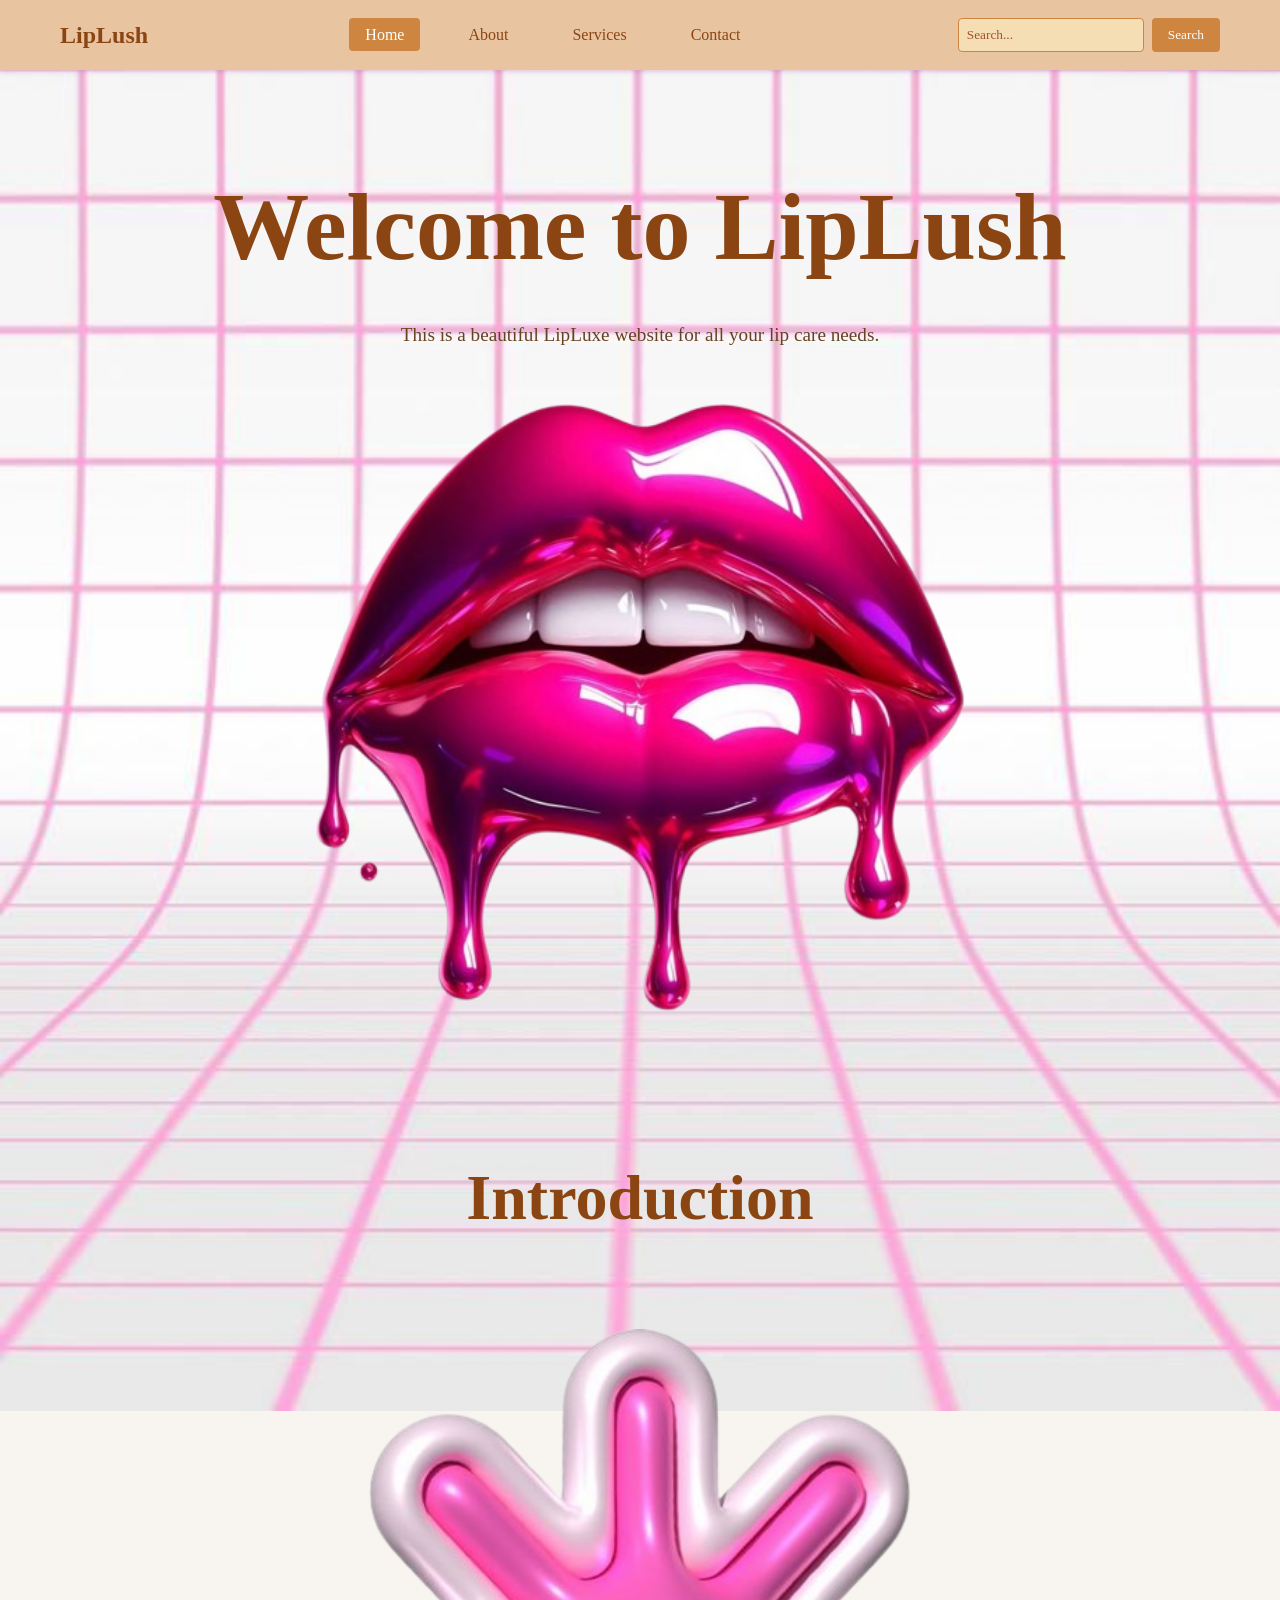
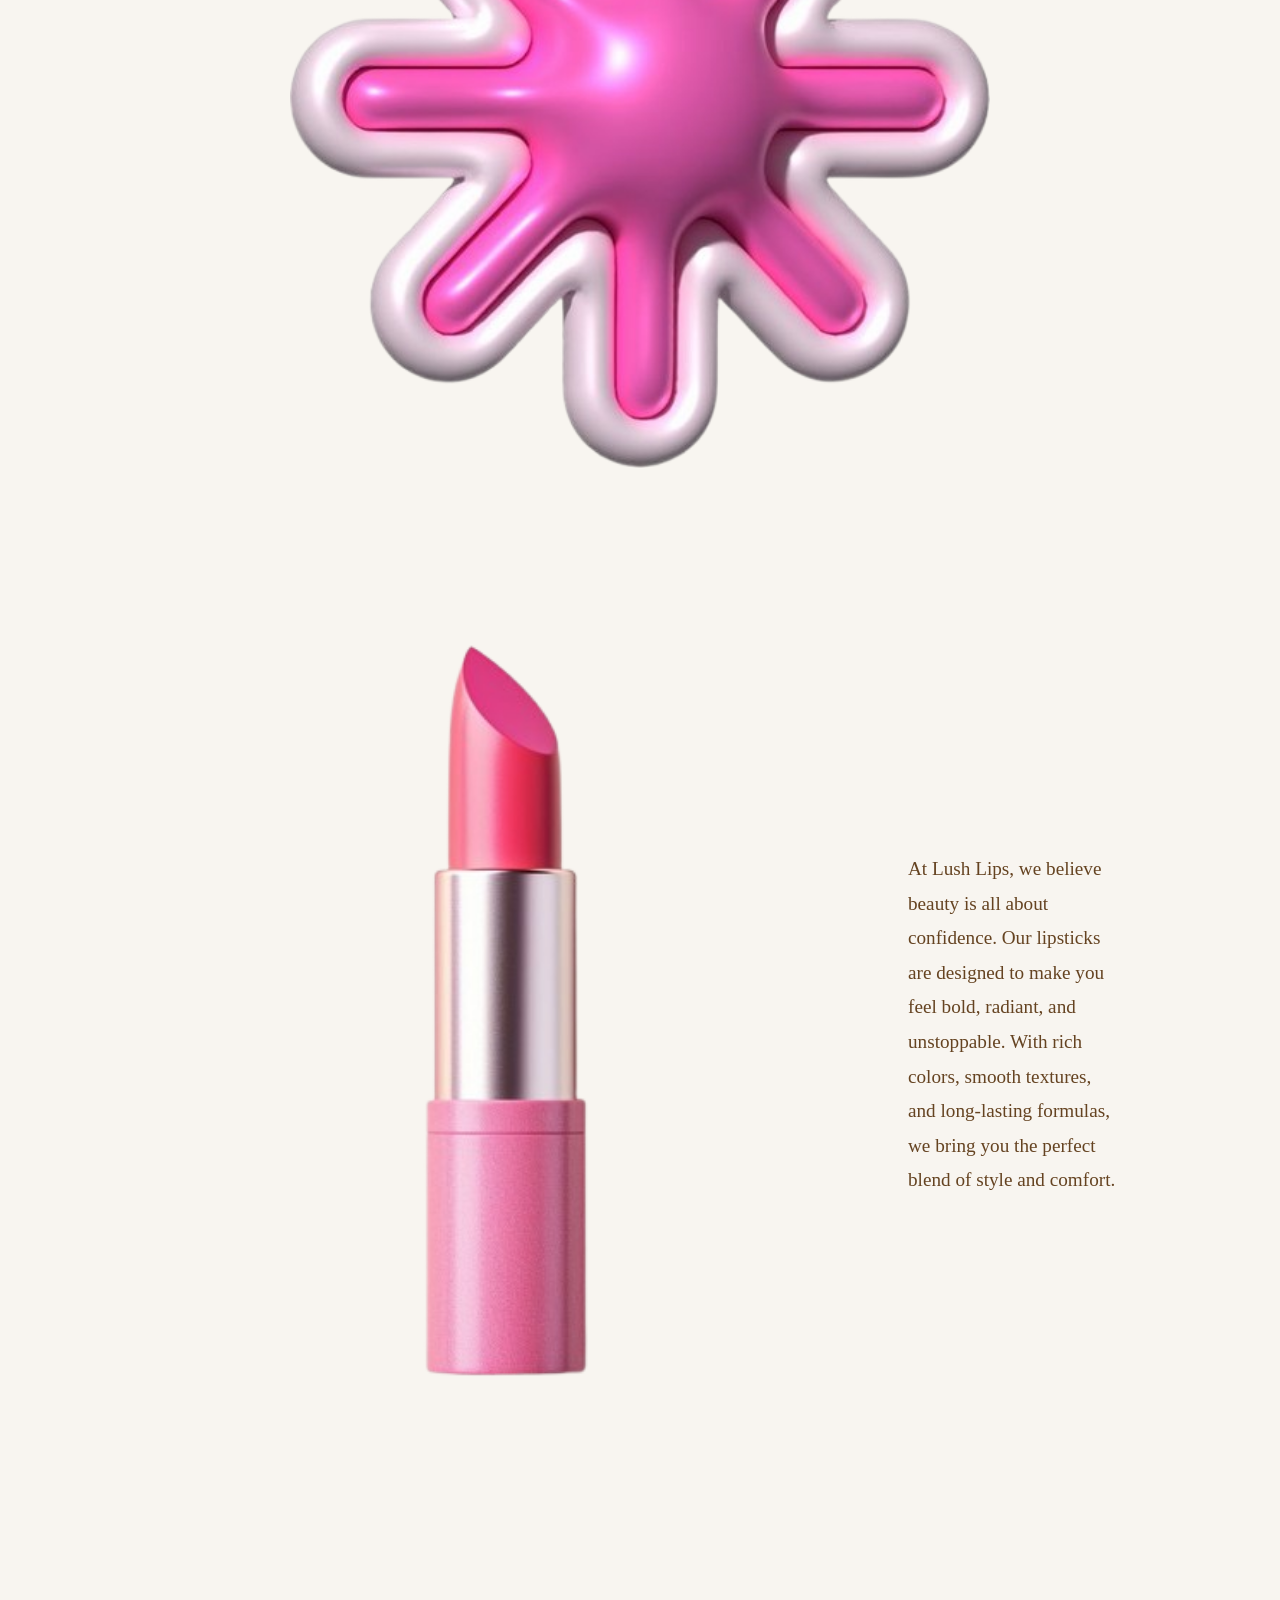
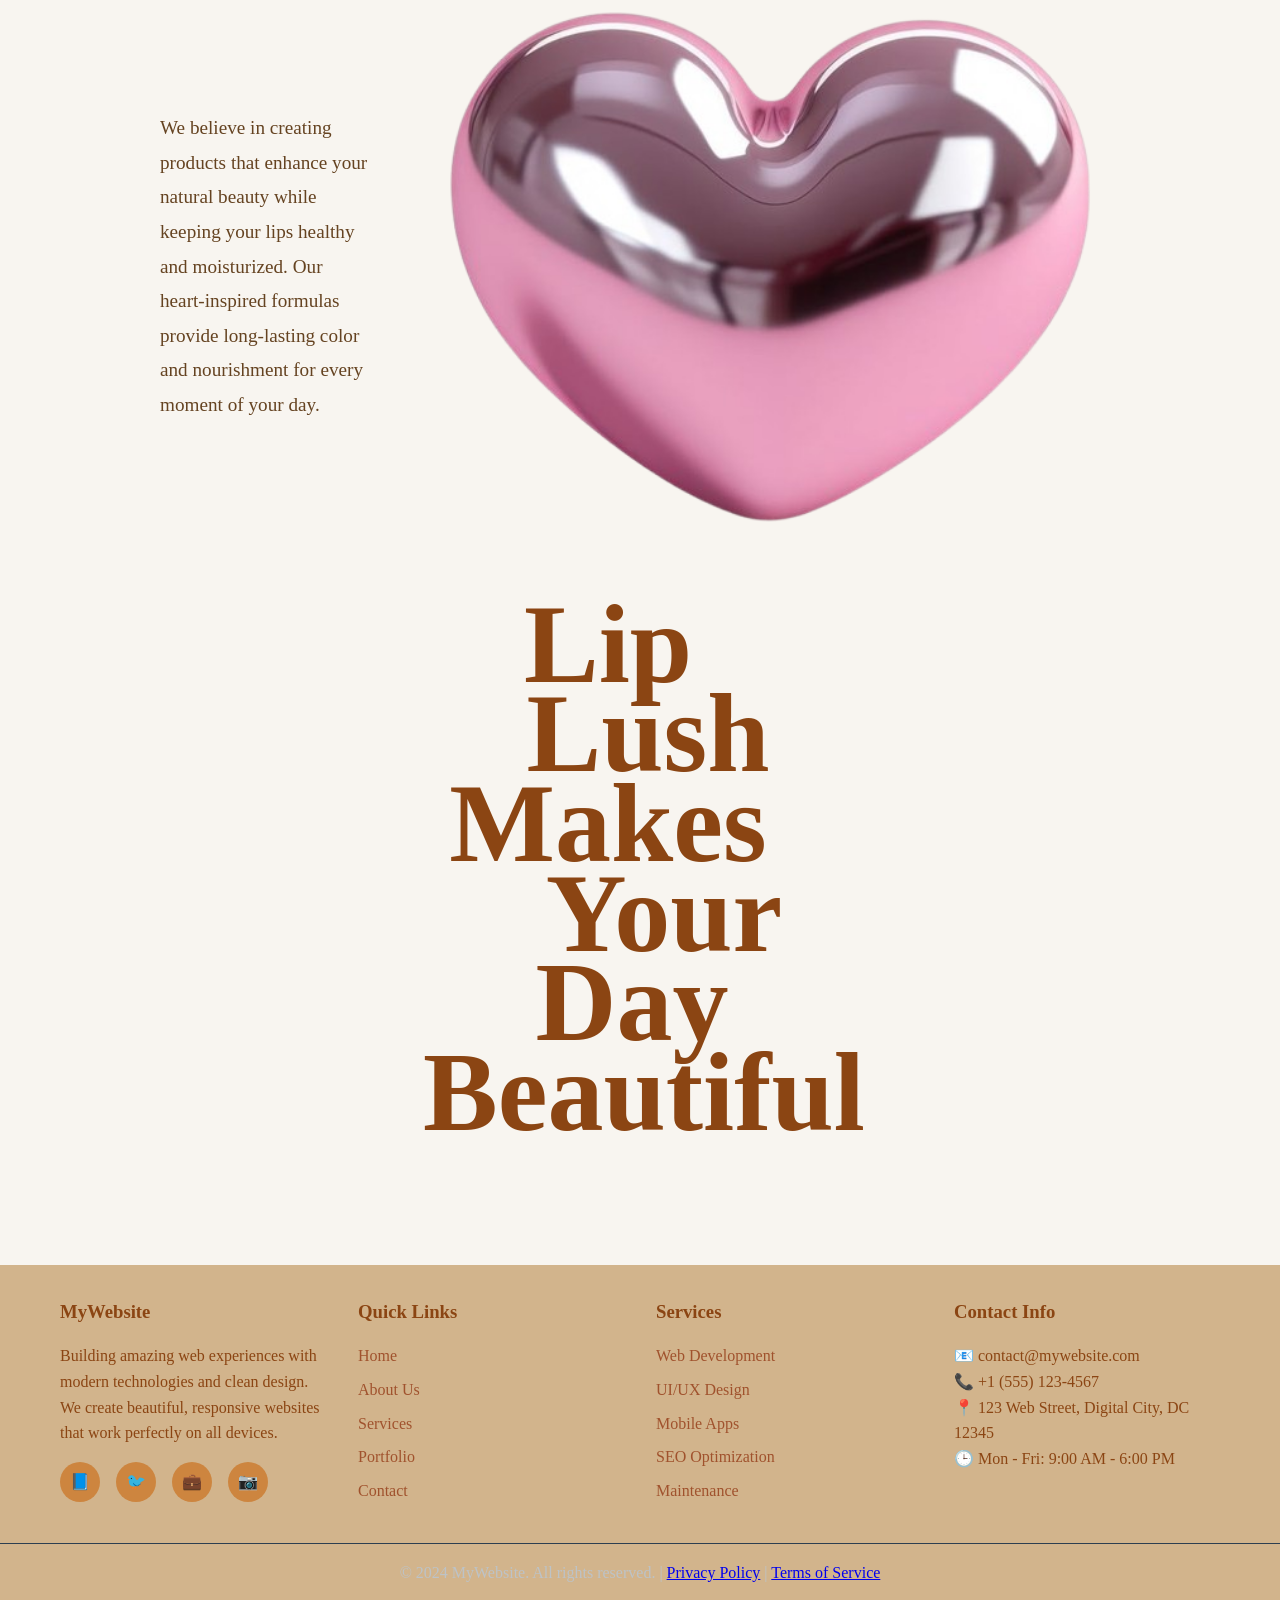
==== index.html @ 75409909 "Add files via upload" ====
<!DOCTYPE html>
<html lang="en">
<head>
    <meta charset="UTF-8">
    <meta name="viewport" content="width=device-width, initial-scale=1.0">
    <title>Lip Lush</title>
    <link rel="stylesheet" href="style.css">
</head>
<body>
    <!-- Navbar -->
    <nav class="navbar">
        <div class="nav-container">
            <a href="index.html" class="navbar-brand">LipLush</a>
            
            <ul class="nav-menu" id="nav-menu">
                <li class="nav-item">
                    <a href="index.html" class="nav-link active">Home</a>
                </li>
                <li class="nav-item">
                    <a href="about.html" class="nav-link">About</a>
                </li>
                <li class="nav-item dropdown">
                    <a href="#" class="nav-link">Services</a>
                    <div class="dropdown-content">
                        <a href="#">Web Development</a>
                        <a href="#">UI/UX Design</a>
                        <a href="#">Consulting</a>
                        <a href="#">Support</a>
                    </div>
                </li>
                <li class="nav-item">
                    <a href="#" class="nav-link">Contact</a>
                </li>
            </ul>

            <form class="search-form">
                <input type="search" class="search-input" placeholder="Search...">
                <button type="submit" class="search-btn">Search</button>
            </form>

            <button class="mobile-menu-toggle" id="mobile-toggle">☰</button>
        </div>
    </nav>

    <!-- Main Content -->
    <main class="main-content">
        <div class="container">
            <section class="hero-section">
                <h1>Welcome to LipLush</h1>
                <p>This is a beautiful LipLuxe website for all your lip care needs.</p>
                <img src="lips.png" alt="" class="hero-image">
            </section>
            <section class="about-section">
              <h1 class="autoShow">Introduction</h1>
              <img src="flower.png" alt="" class="autoRotate">
              <div class="content-row">
                <img src="l1.png" alt="Lipstick product" class="autoShow">
                <p class="autoShow">At Lush Lips, we believe beauty is all about confidence. Our lipsticks are designed to make you feel bold, radiant, and unstoppable. With rich colors, smooth textures, and long-lasting formulas, we bring you the perfect blend of style and comfort.</p>
              </div>
              <div class="content-row reverse">
                <img src="heart.png" alt="Heart product" class="autoShow">
                <p class="autoShow">We believe in creating products that enhance your natural beauty while keeping your lips healthy and moisturized. Our heart-inspired formulas provide long-lasting color and nourishment for every moment of your day.</p>
              </div>
              <div class="tagline">
                <span class="autoBlur">Lip</span>
                <span class="autoBlur">Lush</span>
                <span class="autoBlur">Makes</span>
                <span class="autoBlur">Your</span>
                <span class="autoBlur">Day</span>
                <span class="autoBlur">Beautiful</span>
              </div>
            </section>
            
        </div>
    </main>

    <!-- Footer -->
    <footer class="footer">
        <div class="footer-content">
            <div class="footer-section">
                <h3>MyWebsite</h3>
                <p>Building amazing web experiences with modern technologies and clean design. We create beautiful, responsive websites that work perfectly on all devices.</p>
                <div class="social-links">
                    <a href="#">📘</a>
                    <a href="#">🐦</a>
                    <a href="#">💼</a>
                    <a href="#">📷</a>
                </div>
            </div>
            
            <div class="footer-section">
                <h3>Quick Links</h3>
                <ul>
                    <li><a href="index.html">Home</a></li>
                    <li><a href="about.html">About Us</a></li>
                    <li><a href="#">Services</a></li>
                    <li><a href="#">Portfolio</a></li>
                    <li><a href="#">Contact</a></li>
                </ul>
            </div>
            
            <div class="footer-section">
                <h3>Services</h3>
                <ul>
                    <li><a href="#">Web Development</a></li>
                    <li><a href="#">UI/UX Design</a></li>
                    <li><a href="#">Mobile Apps</a></li>
                    <li><a href="#">SEO Optimization</a></li>
                    <li><a href="#">Maintenance</a></li>
                </ul>
            </div>
            
            <div class="footer-section">
                <h3>Contact Info</h3>
                <p>📧 contact@mywebsite.com</p>
                <p>📞 +1 (555) 123-4567</p>
                <p>📍 123 Web Street, Digital City, DC 12345</p>
                <p>🕒 Mon - Fri: 9:00 AM - 6:00 PM</p>
            </div>
        </div>
        
        <div class="footer-bottom">
            <p>&copy; 2024 MyWebsite. All rights reserved. | <a href="#">Privacy Policy</a> | <a href="#">Terms of Service</a></p>
        </div>
    </footer>

    <script>
        // Mobile menu toggle functionality
        document.getElementById('mobile-toggle').addEventListener('click', function() {
            const navMenu = document.getElementById('nav-menu');
            navMenu.classList.toggle('active');
        });

        // Close mobile menu when clicking on a link
        document.querySelectorAll('.nav-link').forEach(link => {
            link.addEventListener('click', function() {
                document.getElementById('nav-menu').classList.remove('active');
            });
        });

        // Search form functionality
        document.querySelector('.search-form').addEventListener('submit', function(e) {
            e.preventDefault();
            const searchTerm = document.querySelector('.search-input').value;
            if (searchTerm.trim()) {
                alert('Searching for: ' + searchTerm);
            }
        });

    </script>
</body>
</html>
---- style.css ----
@import url('https://fonts.cdnfonts.com/css/ica-rubrik-black');
@import url('https://fonts.cdnfonts.com/css/poppins');
* {
    margin: 0;
    padding: 0;
    box-sizing: border-box;
}

body {
    font-family: 'Times New Roman', Times, serif;
    line-height: 1.6;
    color: #2c1810;
    background-color: #f8f5f0;
    background-image: url('back.jpeg');
    background-size: cover;
    background-repeat: no-repeat;
    background-position: center;
    background-attachment: fixed;
    display: flex;
    flex-direction: column;
    min-height: 100vh;
}

/* Navbar Styles */
.navbar {
    background-color: #e8c4a0;
    padding: 1rem 0;
    box-shadow: 0 2px 5px rgba(0,0,0,0.1);
    position: sticky;
    top: 0;
    z-index: 1000;
}

.nav-container {
    max-width: 1200px;
    margin: 0 auto;
    padding: 0 20px;
    display: flex;
    justify-content: space-between;
    align-items: center;
}

.navbar-brand {
    color: #8b4513;
    text-decoration: none;
    font-size: 1.5rem;
    font-weight: bold;
    font-family: 'Times New Roman', Times, serif;
}

.navbar-brand:hover {
    color: #a0522d;
}

.nav-menu {
    display: flex;
    list-style: none;
    gap: 2rem;
}

.nav-item {
    position: relative;
}

.nav-link {
    color: #8b4513;
    text-decoration: none;
    padding: 0.5rem 1rem;
    border-radius: 4px;
    transition: all 0.3s ease;
    font-family: 'Times New Roman', Times, serif;
}

.nav-link:hover {
    background-color: #d2b48c;
    color: #a0522d;
}

.nav-link.active {
    background-color: #cd853f;
    color: white;
}

.dropdown {
    position: relative;
}

.dropdown-content {
    display: none;
    position: absolute;
    background-color: #d2b48c;
    min-width: 200px;
    box-shadow: 0px 8px 16px 0px rgba(0,0,0,0.2);
    border-radius: 4px;
    top: 100%;
    left: 0;
    z-index: 1001;
}

.dropdown:hover .dropdown-content {
    display: block;
}

.dropdown-content a {
    color: #8b4513;
    padding: 12px 16px;
    text-decoration: none;
    display: block;
    border-bottom: 1px solid #d2b48c;
    font-family: 'Times New Roman', Times, serif;
}

.dropdown-content a:hover {
    background-color: #cd853f;
    color: white;
}

.search-form {
    display: flex;
    gap: 0.5rem;
}

.search-input {
    padding: 0.5rem;
    border: 1px solid #cd853f;
    border-radius: 4px;
    background-color: #f5deb3;
    color: #8b4513;
    outline: none;
    font-family: 'Times New Roman', Times, serif;
}

.search-input::placeholder {
    color: #a0522d;
}

.search-input:focus {
    border-color: #cd853f;
}

.search-btn {
    padding: 0.5rem 1rem;
    background-color: #cd853f;
    color: white;
    border: none;
    border-radius: 4px;
    cursor: pointer;
    transition: background-color 0.3s ease;
    font-family: 'Times New Roman', Times, serif;
}

.search-btn:hover {
    background-color: #a0522d;
}

/* Mobile Menu Toggle */
.mobile-menu-toggle {
    display: none;
    background: none;
    border: none;
    color: #8b4513;
    font-size: 1.5rem;
    cursor: pointer;
    font-family: 'Times New Roman', Times, serif;
}

/* Main Content */
.main-content {
    flex: 1;
    padding: 2rem 0;
}

.container {
    max-width: 1200px;
    margin: 0 auto;
    padding: 0 20px;
}

.hero-section {
    text-align: center;
    padding: 3rem 0;
}

.hero-image {
    width: min(90vw, 700px);
    height: auto;
    display: block;
    margin: 1rem auto;
}

.hero-section h1 {
    font-size: 6rem;
    font-family: 'Times New Roman', Times, serif;
    margin-bottom: 1rem;
    color: #8b4513;
    font-weight: bold;
}
/* style.css */
.hero-section img,
.about-section img {
  width: min(90vw, 700px);
  height: auto;
  display: block;
  margin: 0 auto;
}

.hero-section p {
    font-size: 1.2rem;
    color: #654321;
    max-width: 600px;
    margin: 0 auto;
    font-family: 'Times New Roman', Times, serif;
}
.about-section {
    padding: 3rem 0;
    text-align: center;
}

.about-section h1 {
    font-size: 4rem;
    font-family: 'Times New Roman', Times, serif;
    margin-bottom: 5rem;
    color: #8b4513;
    font-weight: bold;
}

.about-section .autoRotate {
    display: block;
    margin: 2rem auto;
}

.content-row {
    display: flex;
    align-items: center;
    gap: 3rem;
    max-width: 1000px;
    margin: 2rem auto;
    padding: 0 20px;
}

.content-row.reverse {
    flex-direction: row-reverse;
}

.content-row img {
    flex-shrink: 0;
    max-width: 100%;
    height: auto;
}

.content-row p {
    font-size: 1.2rem;
    color: #654321;
    text-align: left;
    line-height: 1.8;
    margin: 0;
    font-family: 'Times New Roman', Times, serif;
}

.tagline {
    display: flex;
    flex-direction: column;
    align-items: center;
    gap: 0;
    margin: 3rem auto;
    max-width: 1000px;
    padding: 0 20px;
}

.tagline span {
    font-size: 7rem;
    font-weight: bold;
    color: #8b4513;
    font-family: 'Times New Roman', Times, serif;
    line-height: 0.8;
    display: block;
}

.tagline span:nth-child(1) { /* Lip */
    padding-left: 0;
    padding-right: 4rem;
}

.tagline span:nth-child(2) { /* Lush */
    padding-left: 3rem;
    padding-right: 2rem;
}

.tagline span:nth-child(3) { /* Makes */
    padding-left: 1rem;
    padding-right: 5rem;
}

.tagline span:nth-child(4) { /* Your */
    padding-left: 4rem;
    padding-right: 1rem;
}

.tagline span:nth-child(5) { /* Day */
    padding-left: 2rem;
    padding-right: 3rem;
}

.tagline span:nth-child(6) { /* Beautiful */
    padding-left: 0.5rem;
    padding-right: 0;
}
.autoRotate{
    animation: scrollRotate linear;
    animation-timeline: scroll();
    animation-range: entry 0% exit 100%;
    transform-origin: center;
}

@keyframes scrollRotate {
    from {
        transform: rotate(0deg);
    }
    to {
        transform: rotate(360deg);
    }
}
.autoShow{
     animation: autoShowAnimation both;
     animation-timeline: view(70% 5%);
}
@keyframes autoShowAnimation{
    from{
        opacity: 0;
        transform: translateY(200px) scale(0.3);
    }
    to{
        opacity: 1;
        transform: translateY(0) scale(1);
    }
}
.autoBlur{
    animation: autoBlurAnimation linear both;
    animation-timeline: view();
}
@keyframes autoBlurAnimation {
    0%{
        filter:blur(40px)
    }
    45%, 55%{
        filter:blur(0px)
    }
    100%{
        filter:blur(40px)
    }
}
.banner{
    width: 100%;
    height: 100vh;
    text-align: center;
    position: relative;
    overflow: visible;
    perspective: 1200px;
}
.banner { height: 100vh; }
.banner .slider {
  width: 100px;          /* was 200px */
  height: 150px;         /* was 250px */
  position: absolute;
  top: 10%;
  left: 47%;
  transform-style: preserve-3d;
  transform-origin: center center;
  transform: perspective(1000px) rotateX(0deg) rotateY(0deg);
  animation: autoRun 25s linear infinite;
  z-index: 2;
}
.banner .slider > div img,
.banner .slider .item img {
  width: 100%;
  height: 100%;
  object-fit: cover;
 
}
.banner .slider > div{
    position:absolute;
    inset: 0 0 0 0;
    padding: 12px; /* space between faces */
    transform: rotateY(calc((var(--position) - 1) * (360deg / var(--quantity))))translateZ(400px);
   
}

@keyframes autoRun {
  from { transform:  perspective(1000px) rotateX(-16deg) rotateY(0deg); }
  to { transform:  perspective(1000px) rotateX(-16deg) rotateY(360deg); }
}
.banner .content{
    position: absolute;
    left: 50%;
    bottom: 0;
    transform: translateX(-50%);
    width : min(1400px, 100vw);
    height: max-content;
    padding-bottom: 100px;
    display: flex;
    flex-wrap: wrap;
    justify-content: space-between;
    align-items: center;
    z-index: 1;
}
.banner .content h1{
    font-family: ICA Rubrik;
    font-size: 16em;
    line-height: 1em;
    color: #25283B;
    position: relative;
}
.banner .content h1::after{
    position: absolute;
    inset: 0 0 0 0;
    content: attr(data-content);
    z-index: 2;
    -webkit-text-stroke: 2px #d2d2d2;
    color: transparent;
}
.banner .content .author{
    font-family: Poppins;
    text-align: right;
    max-width: 200px;
}
.banner .content h2{
    font-size: 3em;
}
.banner .content .model{
    background-image: url(model.png);
    width: 100%;
    height: 75vh;
    position: absolute;
    bottom: 0;
    left: 0;
    background-size: auto 130%;
    background-repeat: no-repeat;
    background-position: top center;
    z-index: 1;
}

/* Footer Styles */
.footer {
    background-color: #d2b48c;
    color: #8b4513;
    padding: 2rem 0 1rem;
    margin-top: auto;
}

.footer-content {
    max-width: 1200px;
    margin: 0 auto;
    padding: 0 20px;
    display: grid;
    grid-template-columns: repeat(auto-fit, minmax(250px, 1fr));
    gap: 2rem;
}

.footer-section h3 {
    margin-bottom: 1rem;
    color: #8b4513;
    font-family: 'Times New Roman', Times, serif;
    font-weight: bold;
}

.footer-section ul {
    list-style: none;
}

.footer-section ul li {
    margin-bottom: 0.5rem;
}

.footer-section a {
    color: #a0522d;
    text-decoration: none;
    transition: color 0.3s ease;
    font-family: 'Times New Roman', Times, serif;
}

.footer-section a:hover {
    color: #8b4513;
}

.social-links {
    display: flex;
    gap: 1rem;
    margin-top: 1rem;
}

.social-links a {
    display: inline-block;
    width: 40px;
    height: 40px;
    background-color: #cd853f;
    color: white;
    text-align: center;
    line-height: 40px;
    border-radius: 50%;
    transition: all 0.3s ease;
}

.social-links a:hover {
    background-color: #a0522d;
    transform: translateY(-2px);
}

.footer-bottom {
    border-top: 1px solid #2c3e50;
    margin-top: 2rem;
    padding-top: 1rem;
    text-align: center;
    color: #bdc3c7;
}

/* Simple inline list gallery on About page */
.list {
    max-width: 1200px;
    margin: 2rem auto;
    padding: 0 20px;
    transform-style: preserve-3d;
    transform: perspective(1000px);
    text-align: center;
    
}

.list h2 {
    margin: 1.5rem 0 0.75rem;
    color: #8b4513;
    font-family: 'Times New Roman', Times, serif;
    text-align: center;
}

.list .item {
    display: inline-block;
    vertical-align: top;
    margin: 0 12px 12px 0;
    transition: 5s;
    filter: brightness(0);
}
.list .item:hover{
    filter: brightness(1);
    transform: translateZ(200px);
}
.list .item:hover + *{
    filter: brightness(0.6);
    transform: translateZ(150px) rotateY(40deg);
}
.list .item:hover + * + *{
    filter: brightness(0.4);
    transform: translateZ(70px) rotateY(20deg);
}
.list .item:hover + * + * + *{
    filter: brightness(0.2);
    transform: translateZ(30px) rotateY(10deg);
}
.list .item:has(+ *:hover){
    filter: brightness(0.6);
    transform: translateZ(150px) rotateY(-40deg);
}
.list .item:has( + * + *:hover){
    filter: brightness(0.4);
    transform: translateZ(70px) rotateY(-20deg);
}
.list .item:has(+ * + * + *:hover ){
    filter: brightness(0.2);
    transform: translateZ(30px) rotateY(-10deg);
}

.list .item img {
    width: 140px;
    height: 140px;
    object-fit: cover;
    border-radius: 8px;
    display: block;
}

/* Responsive Design */
@media (max-width: 768px) {
    .nav-menu {
        display: none;
        position: absolute;
        top: 100%;
        left: 0;
        width: 100%;
        background-color: #2c3e50;
        flex-direction: column;
        padding: 1rem;
        box-shadow: 0 2px 5px rgba(0,0,0,0.1);
    }

    .nav-menu.active {
        display: flex;
    }

    .mobile-menu-toggle {
        display: block;
    }

    .search-form {
        margin-top: 1rem;
        width: 100%;
    }

    .search-input {
        flex: 1;
    }

    .hero-section h1 {
        font-size: 2rem;
    }

    .footer-content {
        grid-template-columns: 1fr;
        text-align: center;
    }

    .about-section .autoRotate {
        width: 250px;
        height: 250px;
    }

    .content-row {
        flex-direction: column;
        gap: 2rem;
        text-align: center;
    }

    .content-row.reverse {
        flex-direction: column; /* Reset on mobile */
    }

    .content-row p {
        text-align: center;
        max-width: 600px;
        margin: 0 auto;
    }

    .content-row img {
        width: 250px;
        height: 250px;
    }

    .tagline span {
        font-size: 2.5rem;
        line-height: 0.8;
    }

    .tagline span:nth-child(1) { /* Lip */
        padding-left: 0;
        padding-right: 2rem;
    }

    .tagline span:nth-child(2) { /* Lush */
        padding-left: 1.5rem;
        padding-right: 1rem;
    }

    .tagline span:nth-child(3) { /* Makes */
        padding-left: 0.5rem;
        padding-right: 2.5rem;
    }

    .tagline span:nth-child(4) { /* Your */
        padding-left: 2rem;
        padding-right: 0.5rem;
    }

    .tagline span:nth-child(5) { /* Day */
        padding-left: 1rem;
        padding-right: 1.5rem;
    }

    .tagline span:nth-child(6) { /* Beautiful */
        padding-left: 0.25rem;
        padding-right: 0;
    }
}
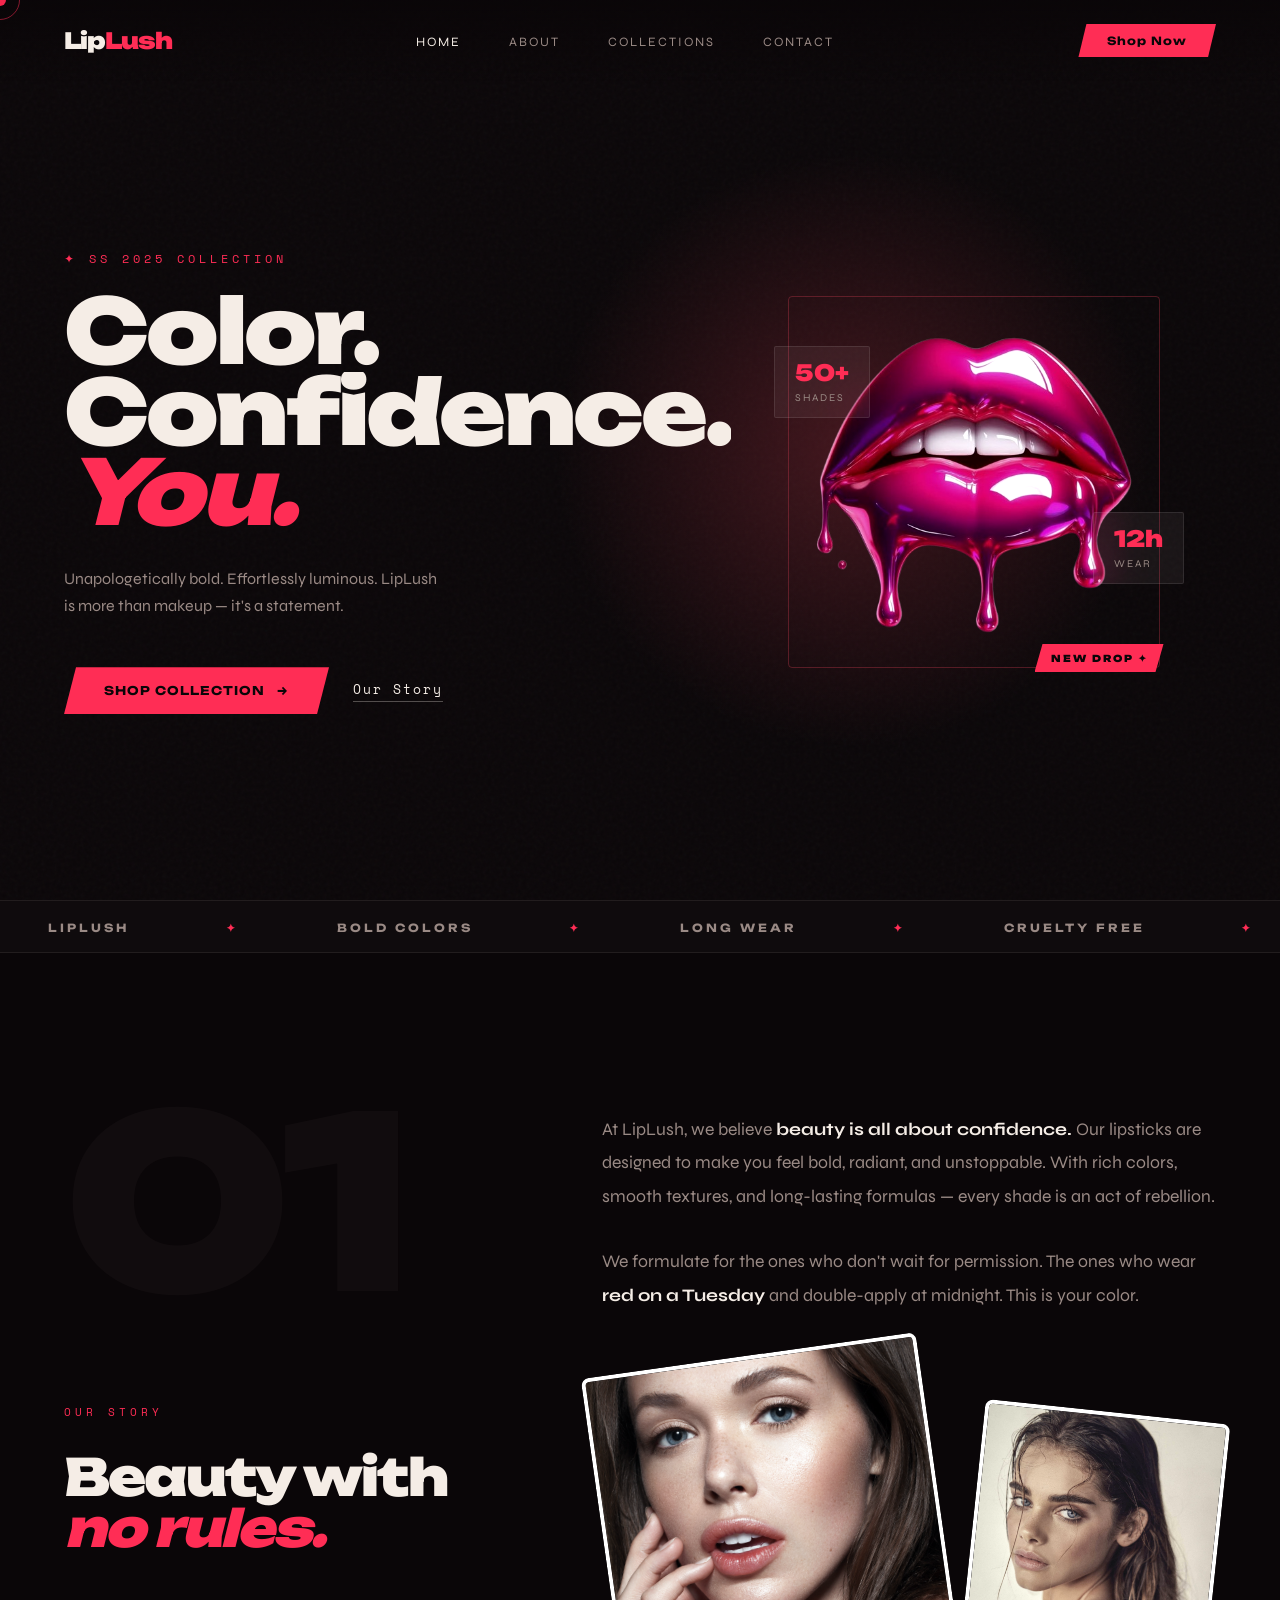
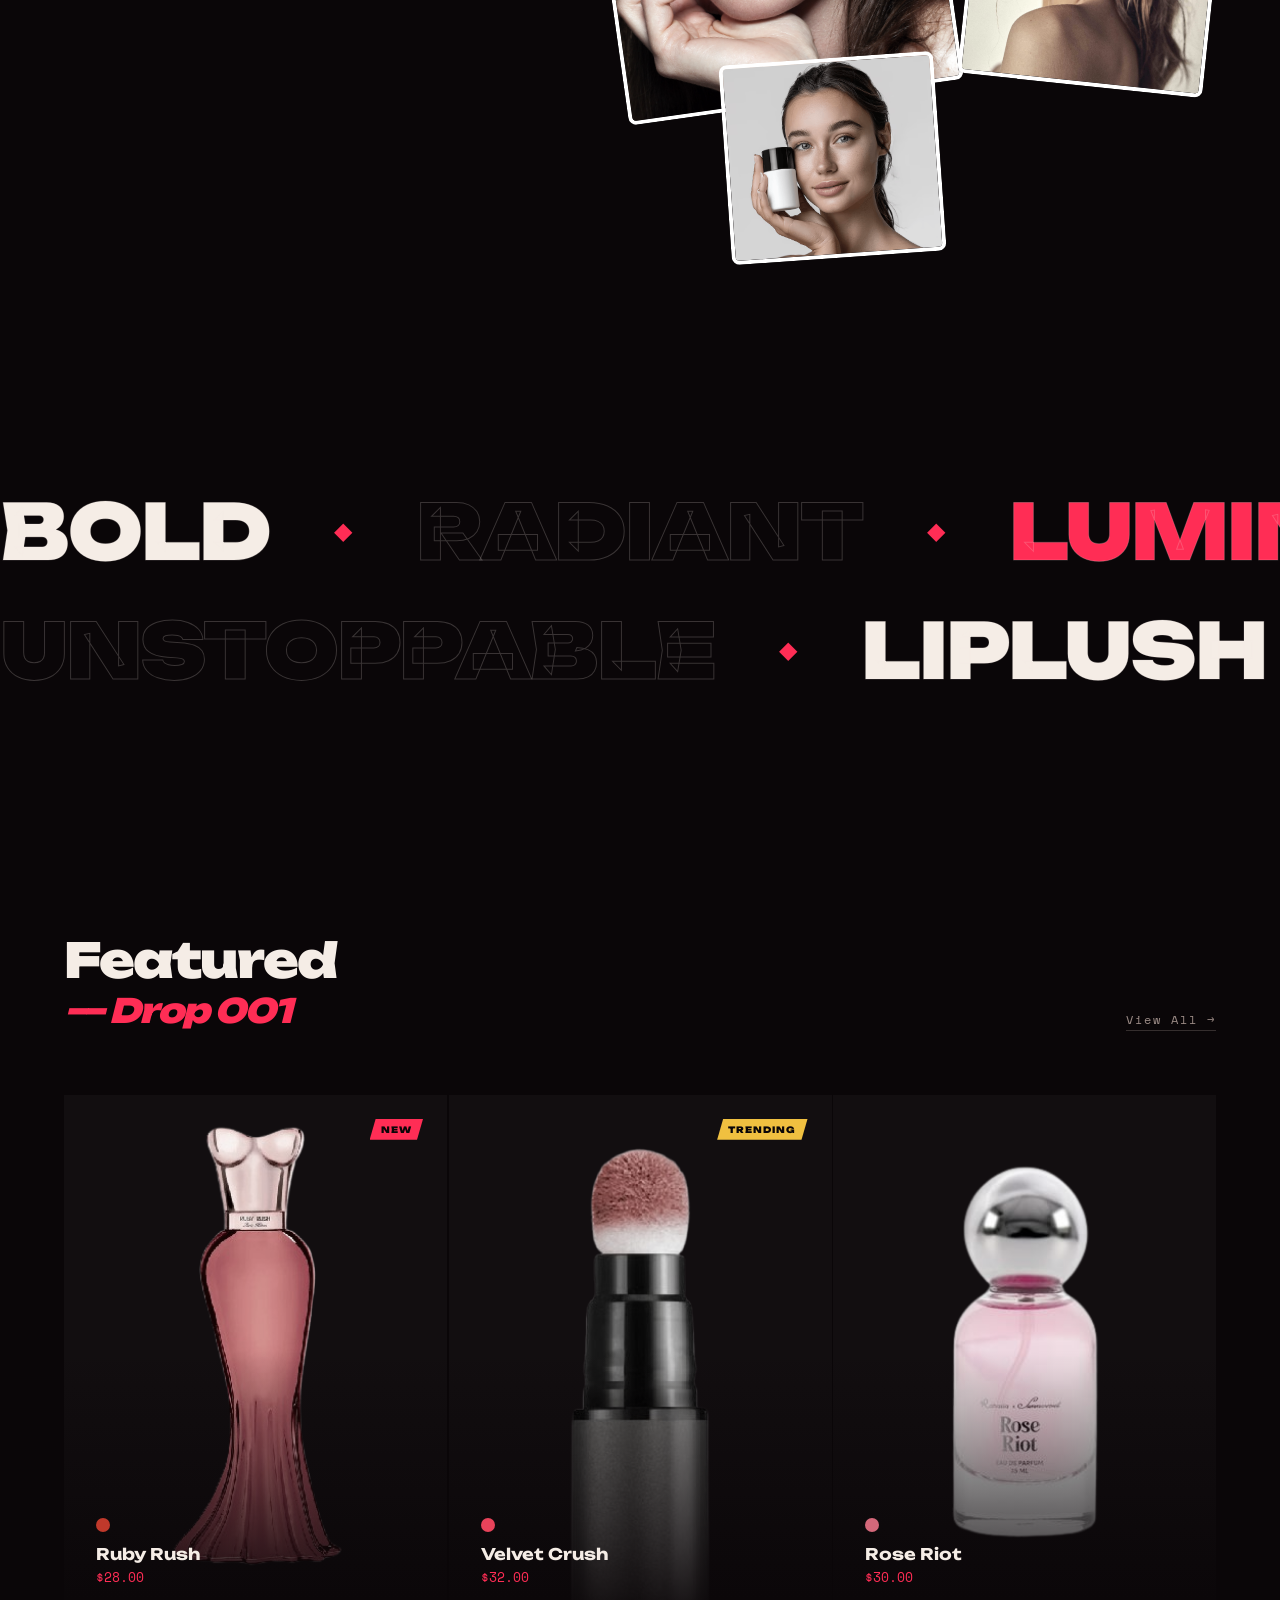
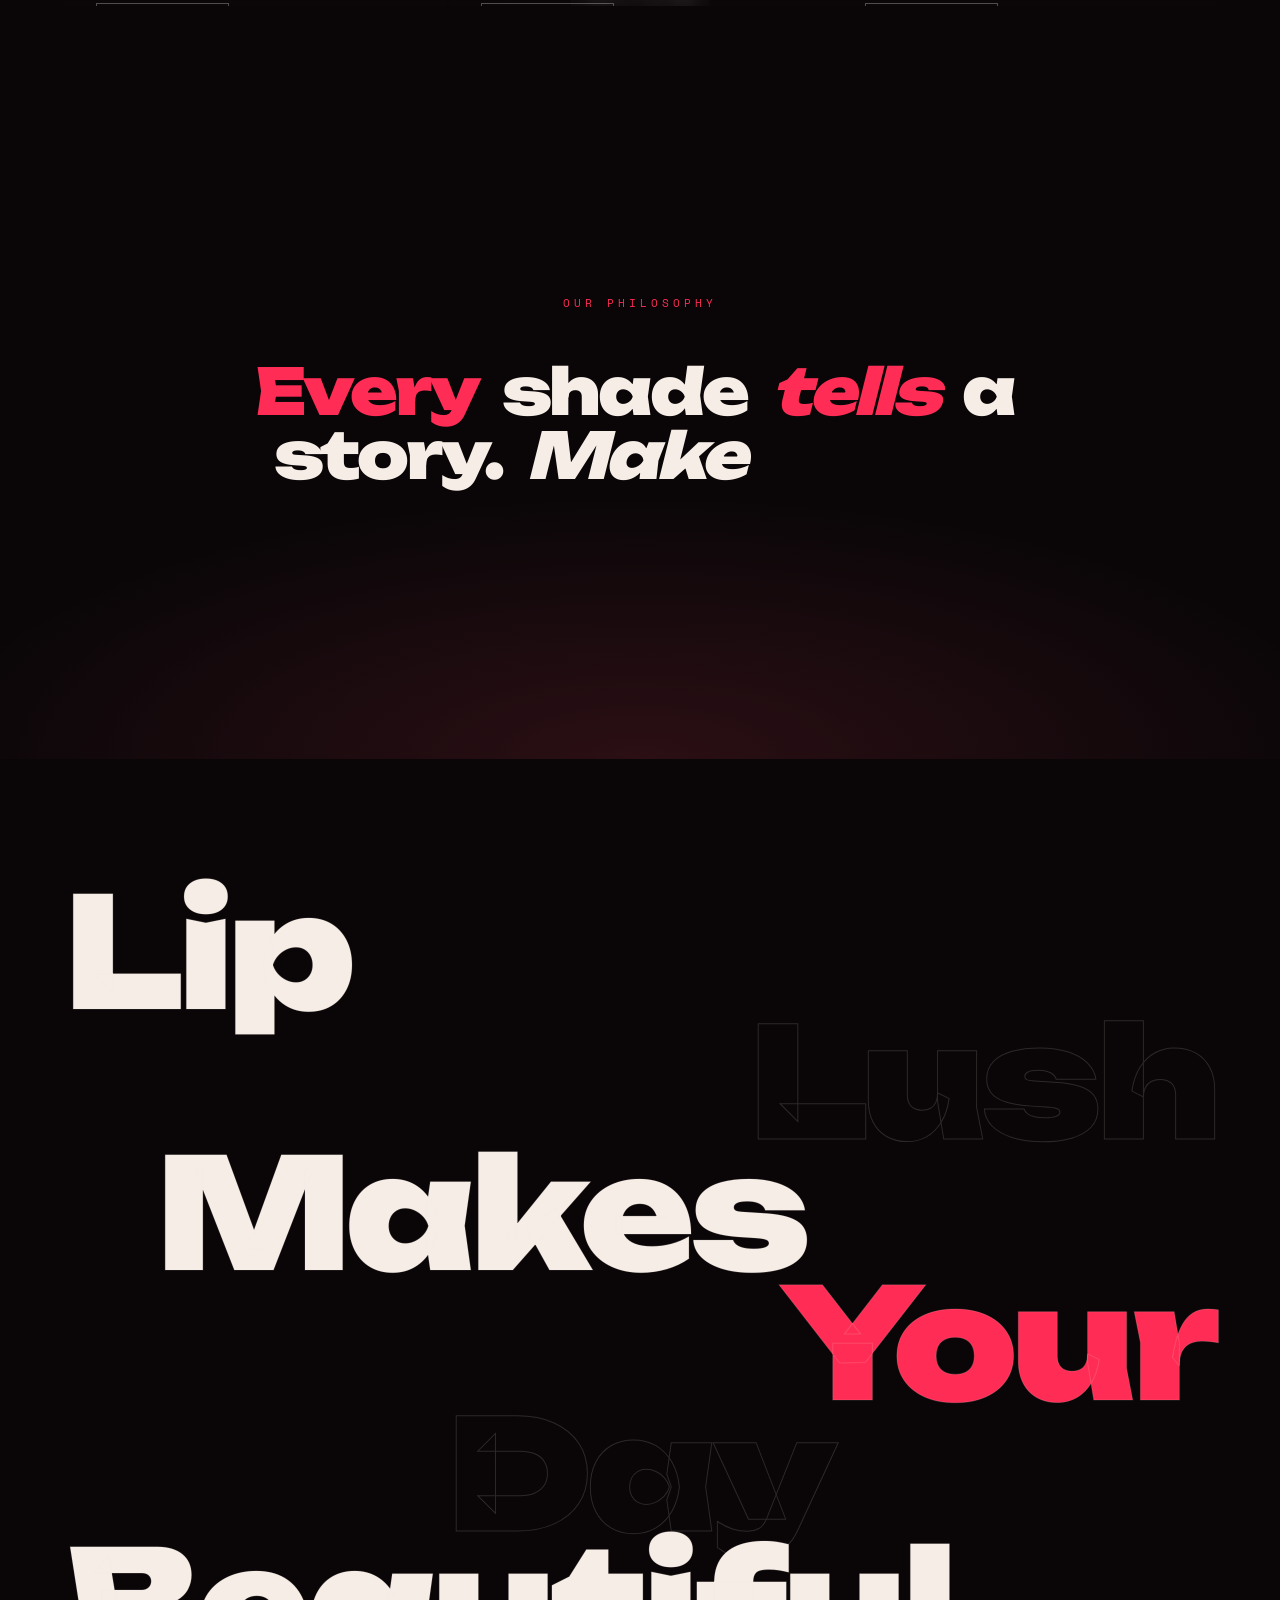
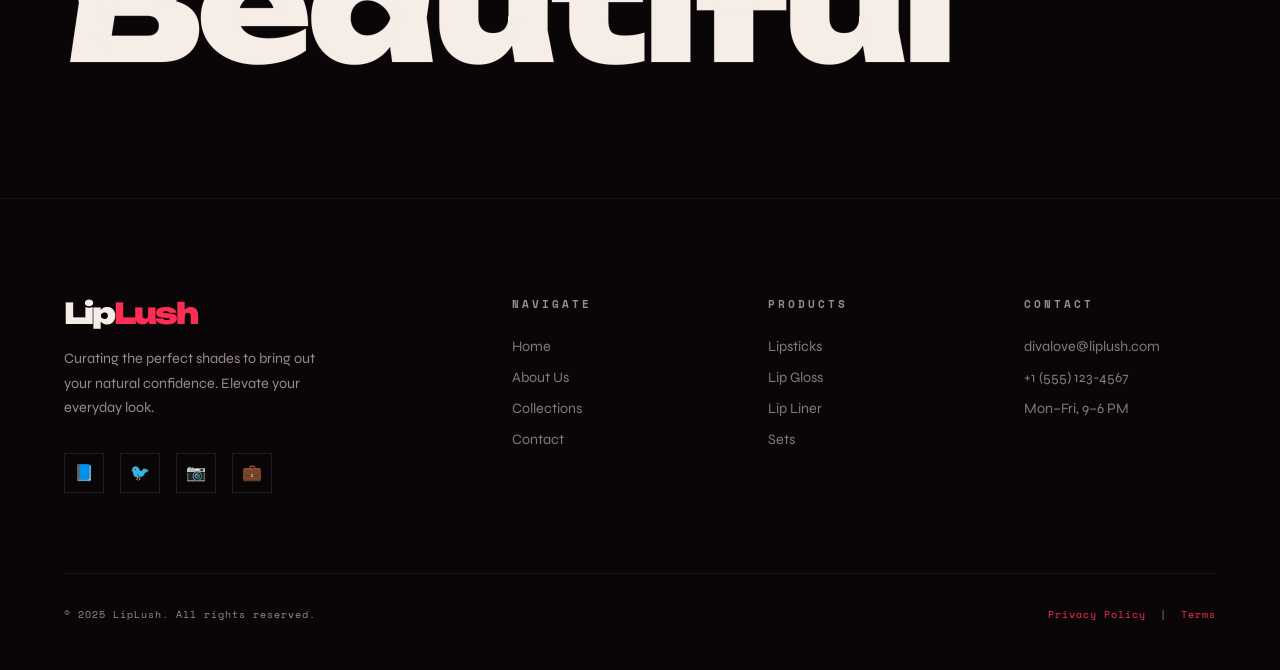
==== commit 7da868c7: "changing theme (TRANSFORMATION)" ====
--- a/index.html
+++ b/index.html
@@ -1,152 +1,1076 @@
 <!DOCTYPE html>
 <html lang="en">
 <head>
-    <meta charset="UTF-8">
-    <meta name="viewport" content="width=device-width, initial-scale=1.0">
-    <title>Lip Lush</title>
-    <link rel="stylesheet" href="style.css">
+  <meta charset="UTF-8">
+  <meta name="viewport" content="width=device-width, initial-scale=1.0">
+  <title>LipLush — Unapologetically You</title>
+  <link rel="preconnect" href="https://fonts.googleapis.com">
+  <link href="https://fonts.googleapis.com/css2?family=Syne:wght@400;700;800&family=Unbounded:wght@300;400;700;900&family=Space+Mono:ital,wght@0,400;1,400&display=swap" rel="stylesheet">
+  <style>
+    :root {
+      --ink: #0a0608;
+      --cream: #f5ede6;
+      --blush: #e8435a;
+      --neon: #ff2d55;
+      --gold: #f0c040;
+      --muted: #9a8a85;
+      --glass: rgba(245,237,230,0.04);
+    }
+
+    *, *::before, *::after { margin:0; padding:0; box-sizing:border-box; }
+
+    html { scroll-behavior: smooth; }
+
+    body {
+      background: var(--ink);
+      color: var(--cream);
+      font-family: 'Syne', sans-serif;
+      cursor: none;
+      overflow-x: hidden;
+    }
+
+    /* CUSTOM CURSOR */
+    #cursor {
+      position: fixed;
+      width: 12px; height: 12px;
+      background: var(--neon);
+      border-radius: 50%;
+      pointer-events: none;
+      z-index: 9999;
+      mix-blend-mode: difference;
+      transition: transform 0.1s ease;
+      transform: translate(-50%, -50%);
+    }
+    #cursor-ring {
+      position: fixed;
+      width: 40px; height: 40px;
+      border: 1.5px solid rgba(255,45,85,0.5);
+      border-radius: 50%;
+      pointer-events: none;
+      z-index: 9998;
+      transform: translate(-50%, -50%);
+      transition: width 0.3s, height 0.3s, border-color 0.3s;
+    }
+    body:has(a:hover) #cursor-ring,
+    body:has(button:hover) #cursor-ring {
+      width: 70px; height: 70px;
+      border-color: var(--neon);
+    }
+
+    /* NAVBAR */
+    nav {
+      position: fixed;
+      top: 0; left: 0; right: 0;
+      z-index: 100;
+      padding: 1.5rem 4rem;
+      display: flex;
+      justify-content: space-between;
+      align-items: center;
+      mix-blend-mode: normal;
+    }
+    nav::before {
+      content:'';
+      position: absolute;
+      inset: 0;
+      background: linear-gradient(to bottom, rgba(10,6,8,0.9), transparent);
+      pointer-events: none;
+    }
+    .nav-logo {
+      font-family: 'Unbounded', sans-serif;
+      font-weight: 900;
+      font-size: 1.4rem;
+      letter-spacing: -1px;
+      color: var(--cream);
+      text-decoration: none;
+      position: relative;
+      z-index: 1;
+    }
+    .nav-logo span { color: var(--neon); }
+    .nav-links {
+      display: flex;
+      gap: 3rem;
+      list-style: none;
+      position: relative;
+      z-index: 1;
+    }
+    .nav-links a {
+      color: var(--muted);
+      text-decoration: none;
+      font-size: 0.8rem;
+      letter-spacing: 2px;
+      text-transform: uppercase;
+      transition: color 0.3s;
+    }
+    .nav-links a:hover, .nav-links a.active { color: var(--cream); }
+    .nav-cta {
+      position: relative; z-index: 1;
+      background: var(--neon);
+      color: var(--ink);
+      border: none;
+      padding: 0.6rem 1.8rem;
+      font-family: 'Unbounded', sans-serif;
+      font-size: 0.7rem;
+      font-weight: 700;
+      letter-spacing: 1px;
+      cursor: none;
+      clip-path: polygon(8px 0%, 100% 0%, calc(100% - 8px) 100%, 0% 100%);
+      transition: background 0.3s, transform 0.2s;
+    }
+    .nav-cta:hover { background: var(--gold); transform: skewX(-5deg); }
+
+    /* HERO */
+    .hero {
+      min-height: 100vh;
+      display: grid;
+      grid-template-columns: 1fr 1fr;
+      align-items: center;
+      padding: 8rem 4rem 4rem;
+      position: relative;
+      overflow: hidden;
+    }
+
+    /* Animated grain */
+    .hero::before {
+      content:'';
+      position: absolute;
+      inset: 0;
+      background-image: url("data:image/svg+xml,%3Csvg viewBox='0 0 256 256' xmlns='http://www.w3.org/2000/svg'%3E%3Cfilter id='noise'%3E%3CfeTurbulence type='fractalNoise' baseFrequency='0.9' numOctaves='4' stitchTiles='stitch'/%3E%3C/filter%3E%3Crect width='100%25' height='100%25' filter='url(%23noise)' opacity='0.08'/%3E%3C/svg%3E");
+      pointer-events: none;
+      opacity: 0.4;
+      animation: grain 0.5s steps(2) infinite;
+    }
+    @keyframes grain {
+      0%,100% { transform: translate(0,0); }
+      10% { transform: translate(-2%,-3%); }
+      30% { transform: translate(3%,2%); }
+      50% { transform: translate(-1%,4%); }
+      70% { transform: translate(2%,-1%); }
+      90% { transform: translate(-3%,1%); }
+    }
+
+    /* Big radial glow */
+    .hero-glow {
+      position: absolute;
+      width: 600px; height: 600px;
+      background: radial-gradient(circle, rgba(232,67,90,0.25) 0%, transparent 70%);
+      top: 50%; right: 10%;
+      transform: translate(0,-50%);
+      pointer-events: none;
+      animation: breathe 4s ease-in-out infinite;
+    }
+    @keyframes breathe {
+      0%,100% { transform: translate(0,-50%) scale(1); opacity:0.6; }
+      50% { transform: translate(0,-50%) scale(1.2); opacity:1; }
+    }
+
+    .hero-left { position: relative; z-index: 2; }
+
+    .hero-eyebrow {
+      font-family: 'Space Mono', monospace;
+      font-size: 0.75rem;
+      letter-spacing: 4px;
+      color: var(--neon);
+      text-transform: uppercase;
+      margin-bottom: 1.5rem;
+      opacity: 0;
+      animation: fadeUp 0.8s 0.2s forwards;
+    }
+
+    .hero-title {
+      font-family: 'Unbounded', sans-serif;
+      font-size: clamp(3.5rem, 7vw, 7rem);
+      font-weight: 900;
+      line-height: 0.9;
+      letter-spacing: -3px;
+      margin-bottom: 2rem;
+    }
+    .hero-title .line {
+      display: block;
+      overflow: hidden;
+    }
+    .hero-title .line-inner {
+      display: block;
+      opacity: 0;
+      transform: translateY(100%);
+      animation: slideUp 0.9s cubic-bezier(0.16,1,0.3,1) forwards;
+    }
+    .hero-title .line:nth-child(1) .line-inner { animation-delay: 0.3s; }
+    .hero-title .line:nth-child(2) .line-inner { animation-delay: 0.5s; }
+    .hero-title .line:nth-child(3) .line-inner { animation-delay: 0.7s; color: var(--neon); font-style: italic; }
+
+    .hero-sub {
+      font-size: 1rem;
+      color: var(--muted);
+      max-width: 380px;
+      line-height: 1.7;
+      margin-bottom: 3rem;
+      opacity: 0;
+      animation: fadeUp 0.8s 0.9s forwards;
+    }
+
+    .hero-actions {
+      display: flex;
+      gap: 1.5rem;
+      align-items: center;
+      opacity: 0;
+      animation: fadeUp 0.8s 1.1s forwards;
+    }
+
+    .btn-primary {
+      display: inline-flex;
+      align-items: center;
+      gap: 0.75rem;
+      background: var(--neon);
+      color: var(--ink);
+      padding: 1rem 2.5rem;
+      font-family: 'Unbounded', sans-serif;
+      font-weight: 700;
+      font-size: 0.75rem;
+      letter-spacing: 1px;
+      text-decoration: none;
+      text-transform: uppercase;
+      position: relative;
+      overflow: hidden;
+      clip-path: polygon(12px 0%, 100% 0%, calc(100% - 12px) 100%, 0% 100%);
+      transition: transform 0.3s;
+    }
+    .btn-primary::after {
+      content:'';
+      position: absolute;
+      inset: 0;
+      background: var(--gold);
+      transform: translateX(-100%) skewX(-20deg);
+      transition: transform 0.4s cubic-bezier(0.16,1,0.3,1);
+    }
+    .btn-primary:hover::after { transform: translateX(0) skewX(-20deg); }
+    .btn-primary span { position: relative; z-index:1; }
+    .btn-primary:hover { transform: translateY(-3px); }
+
+    .btn-ghost {
+      font-family: 'Space Mono', monospace;
+      font-size: 0.8rem;
+      color: var(--cream);
+      text-decoration: none;
+      letter-spacing: 2px;
+      border-bottom: 1px solid rgba(245,237,230,0.3);
+      padding-bottom: 2px;
+      transition: border-color 0.3s, color 0.3s;
+    }
+    .btn-ghost:hover { color: var(--neon); border-color: var(--neon); }
+
+    /* Hero right — image stack */
+    .hero-right {
+      position: relative;
+      z-index: 2;
+      display: flex;
+      justify-content: center;
+      align-items: center;
+      height: 70vh;
+    }
+    .hero-img-wrap {
+      position: relative;
+      width: 340px;
+      opacity: 0;
+      animation: fadeUp 1s 0.6s forwards;
+    }
+    .hero-img-wrap img {
+      width: 100%;
+      border-radius: 4px;
+      display: block;
+      filter: saturate(0.8) contrast(1.1);
+    }
+    /* Decorative frame */
+    .hero-img-wrap::before {
+      content:'';
+      position: absolute;
+      inset: -16px;
+      border: 1px solid rgba(232,67,90,0.3);
+      border-radius: 4px;
+      animation: frameRotate 8s linear infinite;
+    }
+    .hero-img-wrap::after {
+      content: 'NEW DROP ✦';
+      position: absolute;
+      bottom: -20px; right: -20px;
+      background: var(--neon);
+      color: var(--ink);
+      font-family: 'Unbounded', sans-serif;
+      font-size: 0.6rem;
+      font-weight: 900;
+      padding: 0.5rem 1rem;
+      letter-spacing: 2px;
+      clip-path: polygon(8px 0%, 100% 0%, calc(100% - 8px) 100%, 0% 100%);
+    }
+    @keyframes frameRotate {
+      0%,100% { clip-path: inset(0 0 0 0); }
+      25% { clip-path: inset(0 0 0 30%); }
+      50% { clip-path: inset(30% 0 0 0); }
+      75% { clip-path: inset(0 30% 0 0); }
+    }
+
+    /* Floating stats */
+    .stat-pill {
+      position: absolute;
+      background: rgba(245,237,230,0.06);
+      border: 1px solid rgba(245,237,230,0.1);
+      backdrop-filter: blur(20px);
+      padding: 0.75rem 1.25rem;
+      border-radius: 2px;
+    }
+    .stat-pill strong {
+      display: block;
+      font-family: 'Unbounded', sans-serif;
+      font-size: 1.4rem;
+      font-weight: 900;
+      color: var(--neon);
+    }
+    .stat-pill small {
+      font-size: 0.65rem;
+      color: var(--muted);
+      letter-spacing: 2px;
+      text-transform: uppercase;
+    }
+    .stat-pill:nth-child(2) { top: 10%; left: -30px; animation: float1 3s ease-in-out infinite; }
+    .stat-pill:nth-child(3) { bottom: 20%; right: -40px; animation: float2 4s ease-in-out infinite; }
+    @keyframes float1 { 0%,100%{transform:translateY(0)} 50%{transform:translateY(-12px)} }
+    @keyframes float2 { 0%,100%{transform:translateY(0)} 50%{transform:translateY(10px)} }
+
+    /* Scrolling ticker */
+    .ticker {
+      border-top: 1px solid rgba(245,237,230,0.08);
+      border-bottom: 1px solid rgba(245,237,230,0.08);
+      padding: 1rem 0;
+      overflow: hidden;
+      white-space: nowrap;
+      background: rgba(245,237,230,0.02);
+    }
+    .ticker-track {
+      display: inline-block;
+      animation: ticker 18s linear infinite;
+    }
+    .ticker-track span {
+      font-family: 'Unbounded', sans-serif;
+      font-size: 0.7rem;
+      font-weight: 700;
+      letter-spacing: 3px;
+      text-transform: uppercase;
+      color: var(--muted);
+      padding: 0 3rem;
+    }
+    .ticker-track span.accent { color: var(--neon); }
+    @keyframes ticker { from{transform:translateX(0)} to{transform:translateX(-50%)} }
+
+    /* ── INTRO SECTION ── */
+    .intro {
+      padding: 10rem 4rem;
+      display: grid;
+      grid-template-columns: 1fr 1.5fr;
+      gap: 8rem;
+      align-items: center;
+      position: relative;
+    }
+    .intro-label {
+      font-family: 'Space Mono', monospace;
+      font-size: 0.7rem;
+      color: var(--neon);
+      letter-spacing: 4px;
+      text-transform: uppercase;
+      margin-bottom: 2rem;
+    }
+    .intro-headline {
+      font-family: 'Unbounded', sans-serif;
+      font-size: clamp(2rem, 4vw, 3.5rem);
+      font-weight: 900;
+      line-height: 1;
+      letter-spacing: -2px;
+    }
+    .intro-headline em {
+      font-style: italic;
+      color: var(--neon);
+      display: block;
+    }
+    .intro-number {
+      position: absolute;
+      top: 8rem; left: 4rem;
+      font-family: 'Unbounded', sans-serif;
+      font-size: 15rem;
+      font-weight: 900;
+      color: rgba(245,237,230,0.03);
+      line-height: 1;
+      pointer-events: none;
+      letter-spacing: -10px;
+    }
+    .intro-right p {
+      font-size: 1.1rem;
+      color: var(--muted);
+      line-height: 1.9;
+      margin-bottom: 2rem;
+    }
+    .intro-right p strong { color: var(--cream); }
+
+    /* image collage */
+    .intro-collage {
+      position: relative;
+      height: 500px;
+    }
+    .collage-img {
+      position: absolute;
+      border-radius: 4px;
+      overflow: hidden;
+      transition: transform 0.6s cubic-bezier(0.16,1,0.3,1);
+    }
+    .collage-img img { width: 100%; height: 100%; object-fit: cover; display: block; filter: saturate(0.7); transition: filter 0.4s; }
+    .collage-img:hover img { filter: saturate(1.2); }
+    .collage-img:nth-child(1) { width: 55%; height: 70%; top: 0; left: 0; }
+    .collage-img:nth-child(2) { width: 40%; height: 55%; top: 15%; right: 0; }
+    .collage-img:nth-child(3) { width: 35%; height: 40%; bottom: 0; left: 20%; }
+    .collage-img:nth-child(1):hover { transform: rotate(-2deg) scale(1.03); }
+    .collage-img:nth-child(2):hover { transform: rotate(2deg) scale(1.03); }
+    .collage-img:nth-child(3):hover { transform: rotate(-1deg) scale(1.05); }
+    .collage-tag {
+      position: absolute;
+      background: var(--neon);
+      color: var(--ink);
+      font-family: 'Unbounded', sans-serif;
+      font-size: 0.55rem;
+      font-weight: 900;
+      letter-spacing: 2px;
+      padding: 0.3rem 0.8rem;
+      top: 0; right: 0;
+      transform: translate(20%, -50%);
+    }
+
+    /* ── MARQUEE SECTION ── */
+    .marquee-section {
+      padding: 5rem 0;
+      overflow: hidden;
+      position: relative;
+    }
+    .marquee-line {
+      display: flex;
+      gap: 0;
+      margin-bottom: 1.5rem;
+      overflow: hidden;
+    }
+    .marquee-content {
+      display: flex;
+      gap: 4rem;
+      align-items: center;
+      animation: marquee 12s linear infinite;
+      white-space: nowrap;
+      flex-shrink: 0;
+    }
+    .marquee-content.reverse { animation-direction: reverse; animation-duration: 15s; }
+    .marquee-content h2 {
+      font-family: 'Unbounded', sans-serif;
+      font-size: clamp(3rem, 6vw, 5rem);
+      font-weight: 900;
+      color: transparent;
+      -webkit-text-stroke: 1px rgba(245,237,230,0.2);
+      letter-spacing: -2px;
+      white-space: nowrap;
+    }
+    .marquee-content h2.filled {
+      color: var(--cream);
+      -webkit-text-stroke: none;
+    }
+    .marquee-content h2.accent { color: var(--neon); -webkit-text-stroke: none; }
+    .marquee-diamond { color: var(--neon); font-size: 1.5rem; flex-shrink:0; }
+    @keyframes marquee { from{transform:translateX(0)} to{transform:translateX(-50%)} }
+
+    /* ── PRODUCT GRID ── */
+    .products {
+      padding: 8rem 4rem;
+    }
+    .section-header {
+      display: flex;
+      justify-content: space-between;
+      align-items: flex-end;
+      margin-bottom: 4rem;
+    }
+    .section-title {
+      font-family: 'Unbounded', sans-serif;
+      font-size: clamp(2rem, 4vw, 3rem);
+      font-weight: 900;
+      letter-spacing: -2px;
+    }
+    .section-title span { color: var(--neon); display: block; font-style: italic; font-size: 0.7em; }
+    .see-all {
+      font-family: 'Space Mono', monospace;
+      font-size: 0.75rem;
+      color: var(--muted);
+      text-decoration: none;
+      letter-spacing: 2px;
+      border-bottom: 1px solid rgba(154,138,133,0.3);
+      padding-bottom: 2px;
+      transition: color 0.3s, border-color 0.3s;
+    }
+    .see-all:hover { color: var(--cream); border-color: var(--cream); }
+
+    .product-grid {
+      display: grid;
+      grid-template-columns: repeat(3, 1fr);
+      gap: 1.5px;
+    }
+    .product-card {
+      background: rgba(245,237,230,0.03);
+      position: relative;
+      overflow: hidden;
+      aspect-ratio: 3/4;
+      cursor: none;
+    }
+    .product-card::before {
+      content:'';
+      position: absolute;
+      inset: 0;
+      background: linear-gradient(to top, rgba(10,6,8,0.9) 0%, transparent 50%);
+      z-index: 1;
+      transition: opacity 0.4s;
+    }
+    .product-card:hover::before { opacity: 0.7; }
+    .product-img {
+      width: 100%; height: 100%;
+      object-fit: cover;
+      display: block;
+      filter: saturate(0.6);
+      transition: transform 0.7s cubic-bezier(0.16,1,0.3,1), filter 0.4s;
+    }
+    .product-card:hover .product-img { transform: scale(1.07); filter: saturate(1); }
+    .product-info {
+      position: absolute;
+      bottom: 0; left: 0; right: 0;
+      padding: 2rem;
+      z-index: 2;
+      transform: translateY(60px);
+      transition: transform 0.4s cubic-bezier(0.16,1,0.3,1);
+    }
+    .product-card:hover .product-info { transform: translateY(0); }
+    .product-shade {
+      display: inline-block;
+      width: 14px; height: 14px;
+      border-radius: 50%;
+      margin-bottom: 0.5rem;
+    }
+    .product-name {
+      font-family: 'Unbounded', sans-serif;
+      font-size: 1rem;
+      font-weight: 700;
+      margin-bottom: 0.25rem;
+    }
+    .product-price {
+      font-family: 'Space Mono', monospace;
+      font-size: 0.8rem;
+      color: var(--neon);
+    }
+    .product-add {
+      display: flex;
+      align-items: center;
+      gap: 0.5rem;
+      margin-top: 1rem;
+      font-size: 0.65rem;
+      letter-spacing: 3px;
+      text-transform: uppercase;
+      color: var(--cream);
+      background: none;
+      border: 1px solid rgba(245,237,230,0.3);
+      padding: 0.5rem 1rem;
+      cursor: none;
+      font-family: 'Syne', sans-serif;
+      transition: background 0.3s, border-color 0.3s;
+    }
+    .product-add:hover { background: var(--neon); border-color: var(--neon); color: var(--ink); }
+    .product-badge {
+      position: absolute;
+      top: 1.5rem; right: 1.5rem;
+      z-index: 3;
+      background: var(--neon);
+      color: var(--ink);
+      font-family: 'Unbounded', sans-serif;
+      font-size: 0.55rem;
+      font-weight: 900;
+      padding: 0.3rem 0.7rem;
+      letter-spacing: 1px;
+      clip-path: polygon(6px 0%, 100% 0%, calc(100% - 6px) 100%, 0% 100%);
+    }
+    .product-badge.gold { background: var(--gold); }
+
+    /* ── PHILOSOPHY ── */
+    .philosophy {
+      padding: 10rem 4rem;
+      position: relative;
+      overflow: hidden;
+    }
+    .philosophy-bg {
+      position: absolute;
+      inset: 0;
+      background: radial-gradient(ellipse 80% 60% at 50% 100%, rgba(232,67,90,0.15) 0%, transparent 70%);
+      pointer-events: none;
+    }
+    .phil-wrap {
+      max-width: 1000px;
+      margin: 0 auto;
+      text-align: center;
+    }
+    .phil-quote {
+      font-family: 'Unbounded', sans-serif;
+      font-size: clamp(2rem, 5vw, 4.5rem);
+      font-weight: 900;
+      line-height: 1;
+      letter-spacing: -3px;
+      margin-bottom: 3rem;
+    }
+    .phil-quote .word {
+      display: inline-block;
+      opacity: 0;
+      transform: translateY(40px);
+      transition: opacity 0.6s, transform 0.6s;
+    }
+    .phil-quote .word.visible { opacity: 1; transform: translateY(0); }
+    .phil-quote .word.neon { color: var(--neon); }
+    .phil-quote .word.italic { font-style: italic; }
+
+    /* ── TAGLINE ── */
+    .tagline-section {
+      padding: 8rem 4rem;
+      overflow: hidden;
+    }
+    .tagline-grid {
+      display: flex;
+      flex-direction: column;
+      align-items: center;
+    }
+    .tagline-word {
+      font-family: 'Unbounded', sans-serif;
+      font-size: clamp(5rem, 12vw, 11rem);
+      font-weight: 900;
+      line-height: 0.85;
+      letter-spacing: -5px;
+      color: transparent;
+      -webkit-text-stroke: 1px rgba(245,237,230,0.15);
+      opacity: 0;
+      transform: translateX(-80px);
+      transition: opacity 0.8s, transform 0.8s, color 0.4s, -webkit-text-stroke 0.4s;
+    }
+    .tagline-word.visible {
+      opacity: 1;
+      transform: translateX(0);
+    }
+    .tagline-word.filled {
+      color: var(--cream);
+      -webkit-text-stroke: none;
+    }
+    .tagline-word.neon-fill {
+      color: var(--neon);
+      -webkit-text-stroke: none;
+    }
+    .tagline-word:nth-child(1) { align-self: flex-start; transition-delay: 0s; }
+    .tagline-word:nth-child(2) { align-self: flex-end; transition-delay: 0.1s; }
+    .tagline-word:nth-child(3) { align-self: flex-start; padding-left: 8%; transition-delay: 0.2s; }
+    .tagline-word:nth-child(4) { align-self: flex-end; transition-delay: 0.3s; }
+    .tagline-word:nth-child(5) { align-self: center; transition-delay: 0.4s; }
+    .tagline-word:nth-child(6) { align-self: flex-start; transition-delay: 0.5s; }
+
+    /* ── FOOTER ── */
+    footer {
+      border-top: 1px solid rgba(245,237,230,0.06);
+      padding: 6rem 4rem 3rem;
+    }
+    .footer-grid {
+      display: grid;
+      grid-template-columns: 2fr 1fr 1fr 1fr;
+      gap: 4rem;
+      margin-bottom: 5rem;
+    }
+    .footer-brand {
+      font-family: 'Unbounded', sans-serif;
+      font-size: 1.8rem;
+      font-weight: 900;
+      letter-spacing: -2px;
+      margin-bottom: 1rem;
+    }
+    .footer-brand span { color: var(--neon); }
+    .footer-tagline {
+      font-size: 0.9rem;
+      color: var(--muted);
+      line-height: 1.7;
+      max-width: 280px;
+      margin-bottom: 2rem;
+    }
+    .footer-socials { display: flex; gap: 1rem; }
+    .footer-social {
+      width: 40px; height: 40px;
+      border: 1px solid rgba(245,237,230,0.1);
+      display: flex; align-items:center; justify-content:center;
+      font-size: 1rem;
+      text-decoration: none;
+      transition: border-color 0.3s, background 0.3s;
+    }
+    .footer-social:hover { border-color: var(--neon); background: rgba(255,45,85,0.1); }
+    .footer-col h4 {
+      font-family: 'Space Mono', monospace;
+      font-size: 0.7rem;
+      letter-spacing: 3px;
+      text-transform: uppercase;
+      color: var(--muted);
+      margin-bottom: 1.5rem;
+    }
+    .footer-col ul { list-style: none; }
+    .footer-col ul li { margin-bottom: 0.75rem; }
+    .footer-col ul a {
+      color: rgba(245,237,230,0.5);
+      text-decoration: none;
+      font-size: 0.9rem;
+      transition: color 0.3s, padding-left 0.3s;
+    }
+    .footer-col ul a:hover { color: var(--cream); padding-left: 4px; }
+    .footer-bottom {
+      border-top: 1px solid rgba(245,237,230,0.06);
+      padding-top: 2rem;
+      display: flex;
+      justify-content: space-between;
+      align-items: center;
+    }
+    .footer-bottom p {
+      font-family: 'Space Mono', monospace;
+      font-size: 0.65rem;
+      color: var(--muted);
+      letter-spacing: 1px;
+    }
+    .footer-bottom a { color: var(--neon); text-decoration: none; }
+
+    /* ── ANIMATIONS ── */
+    @keyframes fadeUp { from{opacity:0;transform:translateY(30px)} to{opacity:1;transform:translateY(0)} }
+    @keyframes slideUp { from{opacity:0;transform:translateY(100%)} to{opacity:1;transform:translateY(0)} }
+
+    /* Mobile */
+    @media(max-width:768px) {
+      nav { padding: 1.2rem 1.5rem; }
+      .nav-links, .nav-cta { display: none; }
+      .hero { grid-template-columns: 1fr; padding: 7rem 1.5rem 4rem; gap: 3rem; }
+      .hero-right { height: 40vh; }
+      .hero-img-wrap { width: 200px; }
+      .intro { grid-template-columns: 1fr; padding: 5rem 1.5rem; gap: 3rem; }
+      .intro-collage { height: 300px; }
+      .products { padding: 5rem 1.5rem; }
+      .product-grid { grid-template-columns: 1fr 1fr; }
+      .philosophy { padding: 6rem 1.5rem; }
+      .tagline-section { padding: 5rem 1.5rem; }
+      footer { padding: 4rem 1.5rem 2rem; }
+      .footer-grid { grid-template-columns: 1fr 1fr; gap: 2rem; }
+    }
+
+  .collage-img img {
+    width: 100%;
+    display: block;
+    border: 4px solid white;
+    border-radius: 8px;
+    box-shadow: 0 8px 20px rgba(0,0,0,0.15);
+  }
+
+  .intro-collage {
+    display: flex;
+    gap: 20px;
+    margin-top: 20px;
+  }
+
+  .collage-img {
+    width: 140px;
+    height: 140px;
+  }
+
+ .collage-img img {
+    width: 100%;
+    height: 100%;
+    object-fit: cover;
+    border: 4px solid white;
+    border-radius: 8px;
+    box-shadow: 0 8px 20px rgba(0,0,0,0.15);
+    display: block;
+  }
+
+  .collage-img:nth-child(1) {
+    transform: rotate(-8deg) translateY(10px);
+  }
+
+  .collage-img:nth-child(2) {
+    transform: rotate(6deg) translateY(-8px);
+  }
+
+  .collage-img:nth-child(3) {
+    transform: rotate(-4deg) translateY(14px);
+  }
+  </style>
 </head>
 <body>
-    <!-- Navbar -->
-    <nav class="navbar">
-        <div class="nav-container">
-            <a href="index.html" class="navbar-brand">LipLush</a>
-            
-            <ul class="nav-menu" id="nav-menu">
-                <li class="nav-item">
-                    <a href="index.html" class="nav-link active">Home</a>
-                </li>
-                <li class="nav-item">
-                    <a href="about.html" class="nav-link">About</a>
-                </li>
-                <li class="nav-item dropdown">
-                    <a href="#" class="nav-link">Services</a>
-                    <div class="dropdown-content">
-                        <a href="#">Web Development</a>
-                        <a href="#">UI/UX Design</a>
-                        <a href="#">Consulting</a>
-                        <a href="#">Support</a>
-                    </div>
-                </li>
-                <li class="nav-item">
-                    <a href="#" class="nav-link">Contact</a>
-                </li>
-            </ul>
-
-            <form class="search-form">
-                <input type="search" class="search-input" placeholder="Search...">
-                <button type="submit" class="search-btn">Search</button>
-            </form>
-
-            <button class="mobile-menu-toggle" id="mobile-toggle">☰</button>
+  <div id="cursor"></div>
+  <div id="cursor-ring"></div>
+
+  <!-- NAV -->
+  <nav>
+    <a href="index.html" class="nav-logo">Lip<span>Lush</span></a>
+    <ul class="nav-links">
+      <li><a href="index.html" class="active">Home</a></li>
+      <li><a href="about.html">About</a></li>
+      <li><a href="#">Collections</a></li>
+      <li><a href="#">Contact</a></li>
+    </ul>
+    <button class="nav-cta">Shop Now</button>
+  </nav>
+
+  <!-- HERO -->
+  <section class="hero">
+    <div class="hero-glow"></div>
+    <div class="hero-left">
+      <p class="hero-eyebrow">✦ SS 2025 Collection</p>
+      <h1 class="hero-title">
+        <span class="line"><span class="line-inner">Color.</span></span>
+        <span class="line"><span class="line-inner">Confidence.</span></span>
+        <span class="line"><span class="line-inner">You.</span></span>
+      </h1>
+      <p class="hero-sub">Unapologetically bold. Effortlessly luminous. LipLush is more than makeup — it's a statement.</p>
+      <div class="hero-actions">
+        <a href="#" class="btn-primary"><span>Shop Collection</span><span>→</span></a>
+        <a href="about.html" class="btn-ghost">Our Story</a>
+      </div>
+    </div>
+    <div class="hero-right">
+      <div class="hero-img-wrap">
+        <img src="lips.png" alt="LipLush hero product">
+        <div class="stat-pill">
+          <strong>50+</strong>
+          <small>Shades</small>
         </div>
-    </nav>
-
-    <!-- Main Content -->
-    <main class="main-content">
-        <div class="container">
-            <section class="hero-section">
-                <h1>Welcome to LipLush</h1>
-                <p>This is a beautiful LipLuxe website for all your lip care needs.</p>
-                <img src="lips.png" alt="" class="hero-image">
-            </section>
-            <section class="about-section">
-              <h1 class="autoShow">Introduction</h1>
-              <img src="flower.png" alt="" class="autoRotate">
-              <div class="content-row">
-                <img src="l1.png" alt="Lipstick product" class="autoShow">
-                <p class="autoShow">At Lush Lips, we believe beauty is all about confidence. Our lipsticks are designed to make you feel bold, radiant, and unstoppable. With rich colors, smooth textures, and long-lasting formulas, we bring you the perfect blend of style and comfort.</p>
-              </div>
-              <div class="content-row reverse">
-                <img src="heart.png" alt="Heart product" class="autoShow">
-                <p class="autoShow">We believe in creating products that enhance your natural beauty while keeping your lips healthy and moisturized. Our heart-inspired formulas provide long-lasting color and nourishment for every moment of your day.</p>
-              </div>
-              <div class="tagline">
-                <span class="autoBlur">Lip</span>
-                <span class="autoBlur">Lush</span>
-                <span class="autoBlur">Makes</span>
-                <span class="autoBlur">Your</span>
-                <span class="autoBlur">Day</span>
-                <span class="autoBlur">Beautiful</span>
-              </div>
-            </section>
-            
+        <div class="stat-pill">
+          <strong>12h</strong>
+          <small>Wear</small>
         </div>
-    </main>
-
-    <!-- Footer -->
-    <footer class="footer">
-        <div class="footer-content">
-            <div class="footer-section">
-                <h3>MyWebsite</h3>
-                <p>Building amazing web experiences with modern technologies and clean design. We create beautiful, responsive websites that work perfectly on all devices.</p>
-                <div class="social-links">
-                    <a href="#">📘</a>
-                    <a href="#">🐦</a>
-                    <a href="#">💼</a>
-                    <a href="#">📷</a>
-                </div>
-            </div>
-            
-            <div class="footer-section">
-                <h3>Quick Links</h3>
-                <ul>
-                    <li><a href="index.html">Home</a></li>
-                    <li><a href="about.html">About Us</a></li>
-                    <li><a href="#">Services</a></li>
-                    <li><a href="#">Portfolio</a></li>
-                    <li><a href="#">Contact</a></li>
-                </ul>
-            </div>
-            
-            <div class="footer-section">
-                <h3>Services</h3>
-                <ul>
-                    <li><a href="#">Web Development</a></li>
-                    <li><a href="#">UI/UX Design</a></li>
-                    <li><a href="#">Mobile Apps</a></li>
-                    <li><a href="#">SEO Optimization</a></li>
-                    <li><a href="#">Maintenance</a></li>
-                </ul>
-            </div>
-            
-            <div class="footer-section">
-                <h3>Contact Info</h3>
-                <p>📧 contact@mywebsite.com</p>
-                <p>📞 +1 (555) 123-4567</p>
-                <p>📍 123 Web Street, Digital City, DC 12345</p>
-                <p>🕒 Mon - Fri: 9:00 AM - 6:00 PM</p>
-            </div>
+      </div>
+    </div>
+  </section>
+
+  <!-- TICKER -->
+  <div class="ticker">
+    <div class="ticker-track">
+      <span>LipLush</span><span class="accent">✦</span>
+      <span>Bold Colors</span><span class="accent">✦</span>
+      <span>Long Wear</span><span class="accent">✦</span>
+      <span>Cruelty Free</span><span class="accent">✦</span>
+      <span>Gen-Z Approved</span><span class="accent">✦</span>
+      <span>LipLush</span><span class="accent">✦</span>
+      <span>Bold Colors</span><span class="accent">✦</span>
+      <span>Long Wear</span><span class="accent">✦</span>
+      <span>Cruelty Free</span><span class="accent">✦</span>
+      <span>Gen-Z Approved</span><span class="accent">✦</span>
+    </div>
+  </div>
+
+  <!-- INTRO -->
+  <section class="intro">
+    <div class="intro-number">01</div>
+    <div>
+      <p class="intro-label">Our Story</p>
+      <h2 class="intro-headline">
+        Beauty with<br>
+        <em>no rules.</em>
+      </h2>
+    </div>
+    <div class="intro-right">
+      <p>At LipLush, we believe <strong>beauty is all about confidence.</strong> Our lipsticks are designed to make you feel bold, radiant, and unstoppable. With rich colors, smooth textures, and long-lasting formulas — every shade is an act of rebellion.</p>
+      <p>We formulate for the ones who don't wait for permission. The ones who wear <strong>red on a Tuesday</strong> and double-apply at midnight. This is your color.</p>
+      <div class="intro-collage">
+        <div class="collage-img">
+          <img src="jessica.jpg" alt="Product">
         </div>
-        
-        <div class="footer-bottom">
-            <p>&copy; 2024 MyWebsite. All rights reserved. | <a href="#">Privacy Policy</a> | <a href="#">Terms of Service</a></p>
+        <div class="collage-img">
+          <img src="model2.jpg" alt="Heart">
         </div>
-    </footer>
-
-    <script>
-        // Mobile menu toggle functionality
-        document.getElementById('mobile-toggle').addEventListener('click', function() {
-            const navMenu = document.getElementById('nav-menu');
-            navMenu.classList.toggle('active');
-        });
-
-        // Close mobile menu when clicking on a link
-        document.querySelectorAll('.nav-link').forEach(link => {
-            link.addEventListener('click', function() {
-                document.getElementById('nav-menu').classList.remove('active');
+        <div class="collage-img">
+          <img src="woman.png" alt="Flower">
+        </div>
+      </div>
+    </div>
+  </section>
+
+  <!-- MARQUEE -->
+  <div class="marquee-section">
+    <div class="marquee-line">
+      <div class="marquee-content">
+        <h2 class="filled">BOLD</h2><span class="marquee-diamond">◆</span>
+        <h2>RADIANT</h2><span class="marquee-diamond">◆</span>
+        <h2 class="accent">LUMINOUS</h2><span class="marquee-diamond">◆</span>
+        <h2 class="filled">BOLD</h2><span class="marquee-diamond">◆</span>
+        <h2>RADIANT</h2><span class="marquee-diamond">◆</span>
+        <h2 class="accent">LUMINOUS</h2><span class="marquee-diamond">◆</span>
+      </div>
+    </div>
+    <div class="marquee-line">
+      <div class="marquee-content reverse">
+        <h2>UNSTOPPABLE</h2><span class="marquee-diamond">◆</span>
+        <h2 class="filled">LIPLUSH</h2><span class="marquee-diamond">◆</span>
+        <h2 class="accent">YOU.</h2><span class="marquee-diamond">◆</span>
+        <h2>UNSTOPPABLE</h2><span class="marquee-diamond">◆</span>
+        <h2 class="filled">LIPLUSH</h2><span class="marquee-diamond">◆</span>
+        <h2 class="accent">YOU.</h2><span class="marquee-diamond">◆</span>
+      </div>
+    </div>
+  </div>
+
+  <!-- PRODUCTS -->
+  <section class="products">
+    <div class="section-header">
+      <h2 class="section-title">Featured<span>— Drop 001</span></h2>
+      <a href="#" class="see-all">View All →</a>
+    </div>
+    <div class="product-grid">
+      <div class="product-card">
+        <img class="product-img" src="rr.png" alt="Ruby Rush">
+        <div class="product-badge">NEW</div>
+        <div class="product-info">
+          <div class="product-shade" style="background:#c0392b"></div>
+          <p class="product-name">Ruby Rush</p>
+          <p class="product-price">$28.00</p>
+          <button class="product-add">+ Add to Bag</button>
+        </div>
+      </div>
+      <div class="product-card">
+        <img class="product-img" src="vc.png" alt="Velvet Crush">
+        <div class="product-badge gold">TRENDING</div>
+        <div class="product-info">
+          <div class="product-shade" style="background:#e8435a"></div>
+          <p class="product-name">Velvet Crush</p>
+          <p class="product-price">$32.00</p>
+          <button class="product-add">+ Add to Bag</button>
+        </div>
+      </div>
+      <div class="product-card">
+        <img class="product-img" src="rose.png" alt="Rose Riot">
+        <div class="product-info">
+          <div class="product-shade" style="background:#d4687a"></div>
+          <p class="product-name">Rose Riot</p>
+          <p class="product-price">$30.00</p>
+          <button class="product-add">+ Add to Bag</button>
+        </div>
+      </div>
+    </div>
+  </section>
+
+  <!-- PHILOSOPHY -->
+  <section class="philosophy">
+    <div class="philosophy-bg"></div>
+    <div class="phil-wrap">
+      <p class="intro-label" style="margin-bottom:3rem">Our Philosophy</p>
+      <h2 class="phil-quote" id="phil">
+        <span class="word neon">Every</span>
+        <span class="word"> </span>
+        <span class="word">shade</span>
+        <span class="word"> </span>
+        <span class="word italic neon">tells</span>
+        <span class="word"> </span>
+        <span class="word">a</span>
+        <span class="word"> </span>
+        <span class="word">story.</span>
+        <span class="word"> </span>
+        <span class="word italic">Make</span>
+        <span class="word"> </span>
+        <span class="word">yours</span>
+        <span class="word"> </span>
+        <span class="word neon">unforgettable.</span>
+      </h2>
+    </div>
+  </section>
+
+  <!-- TAGLINE -->
+  <section class="tagline-section">
+    <div class="tagline-grid">
+      <div class="tagline-word filled" data-scroll>Lip</div>
+      <div class="tagline-word" data-scroll>Lush</div>
+      <div class="tagline-word filled" data-scroll>Makes</div>
+      <div class="tagline-word neon-fill" data-scroll>Your</div>
+      <div class="tagline-word" data-scroll>Day</div>
+      <div class="tagline-word filled" data-scroll>Beautiful</div>
+    </div>
+  </section>
+
+  <!-- FOOTER -->
+  <footer>
+    <div class="footer-grid">
+      <div>
+        <p class="footer-brand">Lip<span>Lush</span></p>
+        <p class="footer-tagline">Curating the perfect shades to bring out your natural confidence. Elevate your everyday look.</p>
+        <div class="footer-socials">
+          <a href="#" class="footer-social">📘</a>
+          <a href="#" class="footer-social">🐦</a>
+          <a href="#" class="footer-social">📷</a>
+          <a href="#" class="footer-social">💼</a>
+        </div>
+      </div>
+      <div class="footer-col">
+        <h4>Navigate</h4>
+        <ul>
+          <li><a href="index.html">Home</a></li>
+          <li><a href="about.html">About Us</a></li>
+          <li><a href="#">Collections</a></li>
+          <li><a href="#">Contact</a></li>
+        </ul>
+      </div>
+      <div class="footer-col">
+        <h4>Products</h4>
+        <ul>
+          <li><a href="#">Lipsticks</a></li>
+          <li><a href="#">Lip Gloss</a></li>
+          <li><a href="#">Lip Liner</a></li>
+          <li><a href="#">Sets</a></li>
+        </ul>
+      </div>
+      <div class="footer-col">
+        <h4>Contact</h4>
+        <ul>
+          <li><a href="#">divalove@liplush.com</a></li>
+          <li><a href="#">+1 (555) 123-4567</a></li>
+          <li><a href="#">Mon–Fri, 9–6 PM</a></li>
+        </ul>
+      </div>
+    </div>
+    <div class="footer-bottom">
+      <p>© 2025 LipLush. All rights reserved.</p>
+      <p><a href="#">Privacy Policy</a> &nbsp;|&nbsp; <a href="#">Terms</a></p>
+    </div>
+  </footer>
+
+  <script>
+    // Cursor
+    const cursor = document.getElementById('cursor');
+    const ring = document.getElementById('cursor-ring');
+    let mx=0,my=0,rx=0,ry=0;
+    document.addEventListener('mousemove',e=>{
+      mx=e.clientX; my=e.clientY;
+      cursor.style.left=mx+'px'; cursor.style.top=my+'px';
+    });
+    function animRing(){
+      rx+=(mx-rx)*0.12; ry+=(my-ry)*0.12;
+      ring.style.left=rx+'px'; ring.style.top=ry+'px';
+      requestAnimationFrame(animRing);
+    }
+    animRing();
+
+    // Scroll reveal
+    const observer = new IntersectionObserver(entries=>{
+      entries.forEach(e=>{
+        if(e.isIntersecting){
+          e.target.classList.add('visible');
+          // phil words staggered
+          if(e.target.id==='phil'){
+            e.target.querySelectorAll('.word').forEach((w,i)=>{
+              setTimeout(()=>w.classList.add('visible'),i*60);
             });
-        });
-
-        // Search form functionality
-        document.querySelector('.search-form').addEventListener('submit', function(e) {
-            e.preventDefault();
-            const searchTerm = document.querySelector('.search-input').value;
-            if (searchTerm.trim()) {
-                alert('Searching for: ' + searchTerm);
-            }
-        });
-
-    </script>
+          }
+        }
+      });
+    },{threshold:0.15});
+
+    document.querySelectorAll('[data-scroll]').forEach(el=>observer.observe(el));
+    document.querySelectorAll('.tagline-word').forEach(el=>observer.observe(el));
+    observer.observe(document.getElementById('phil'));
+  </script>
 </body>
 </html>
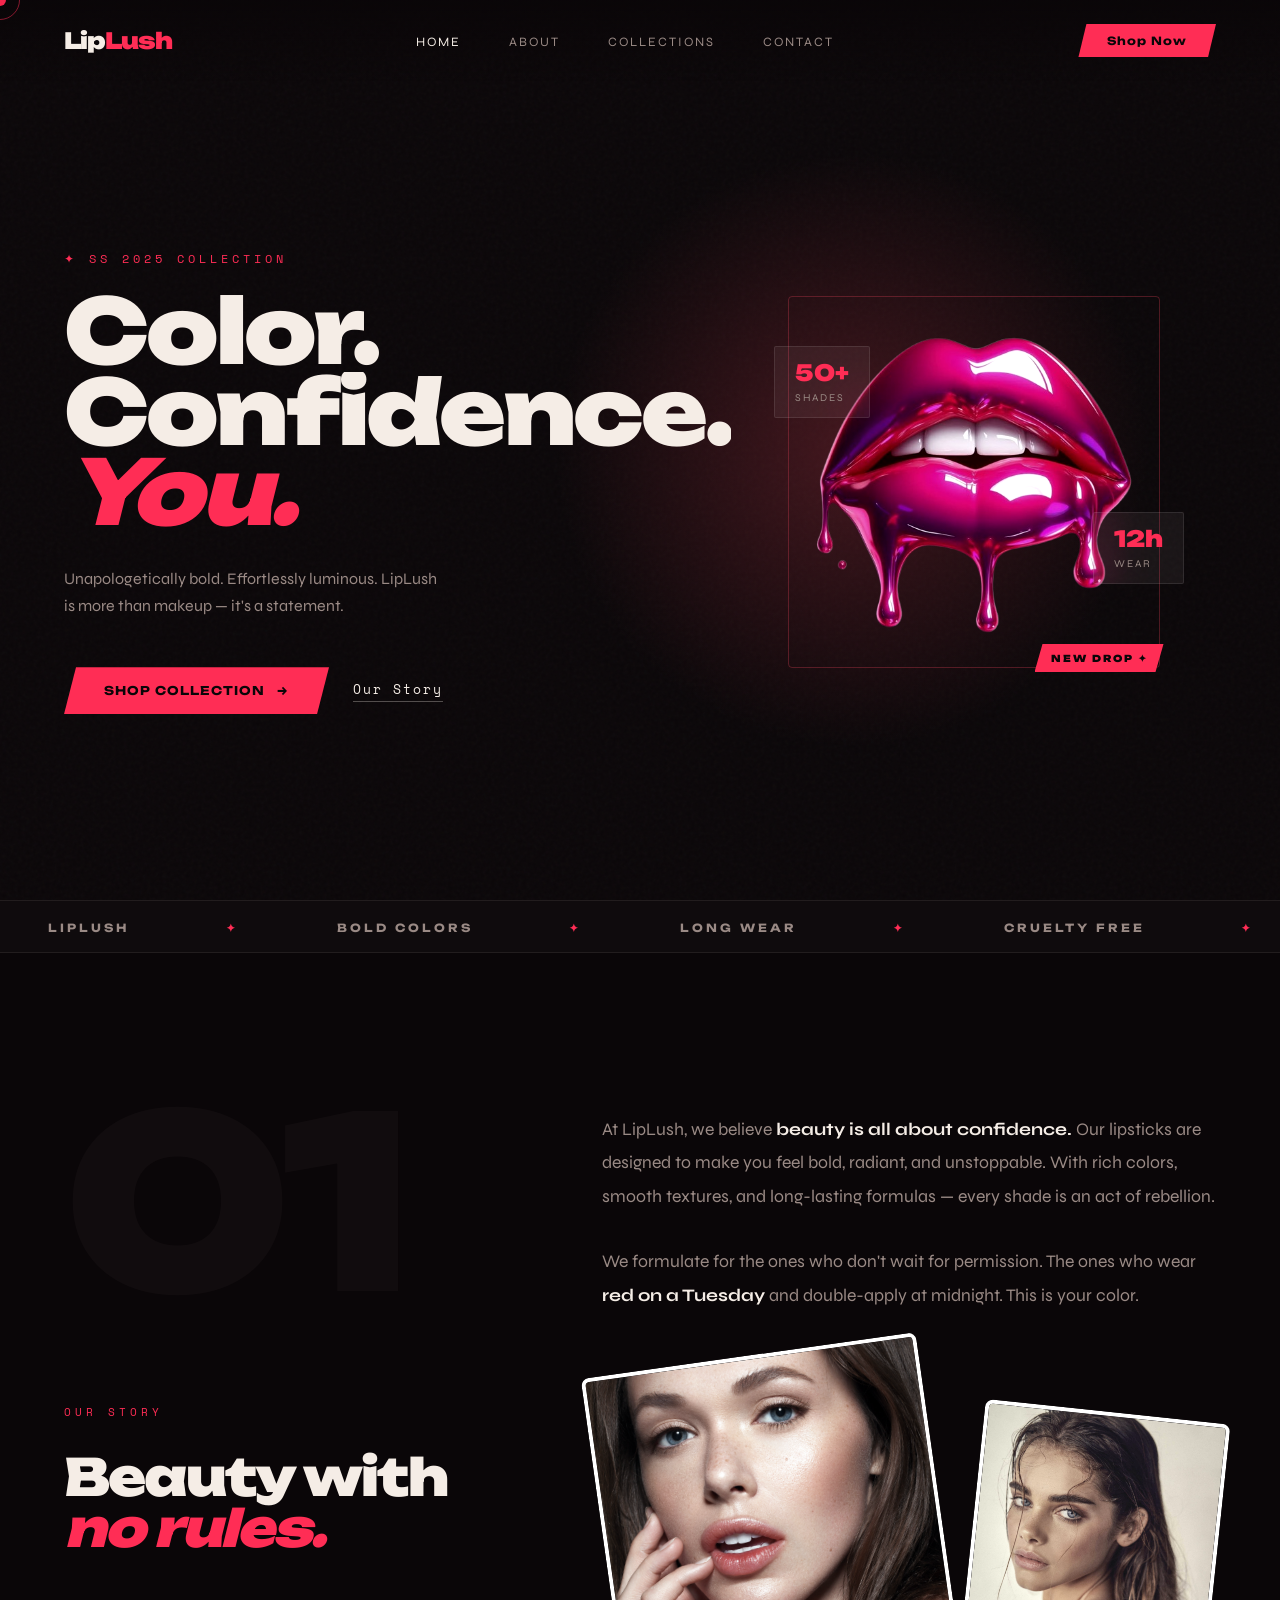
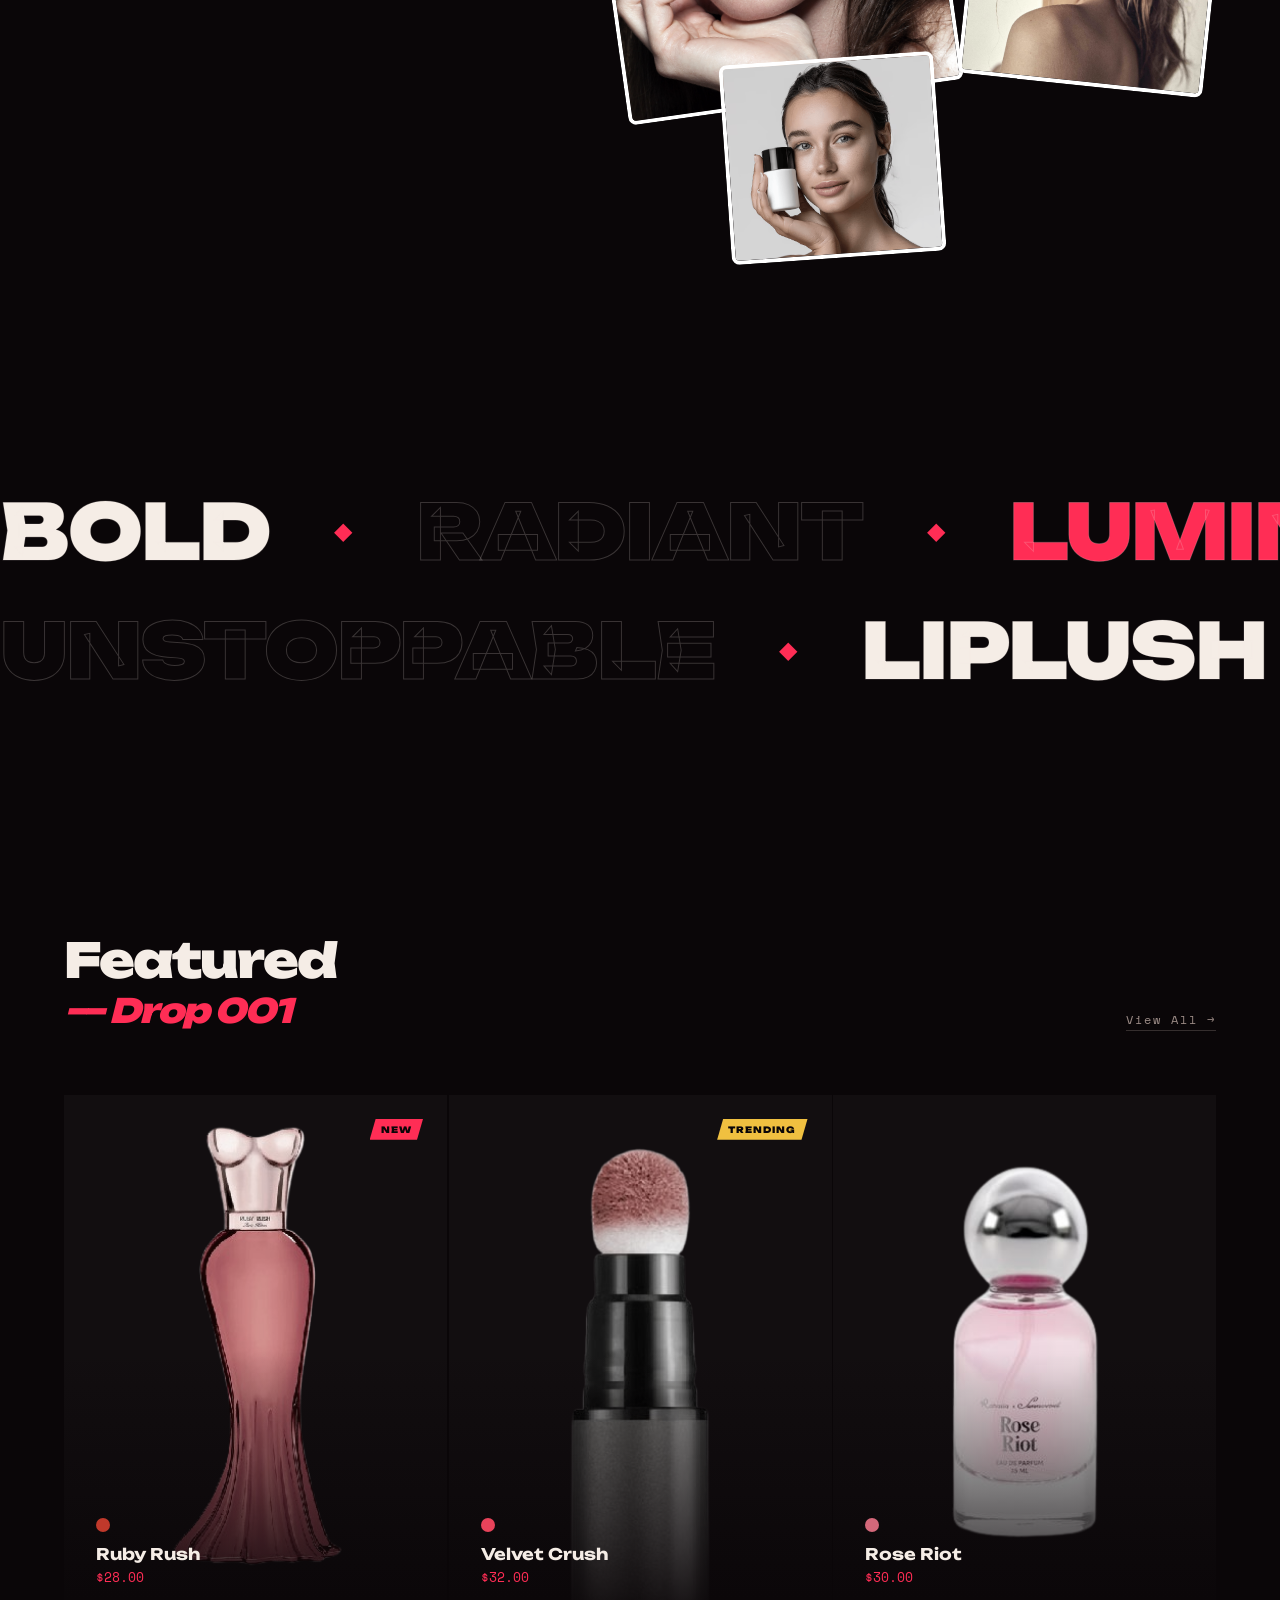
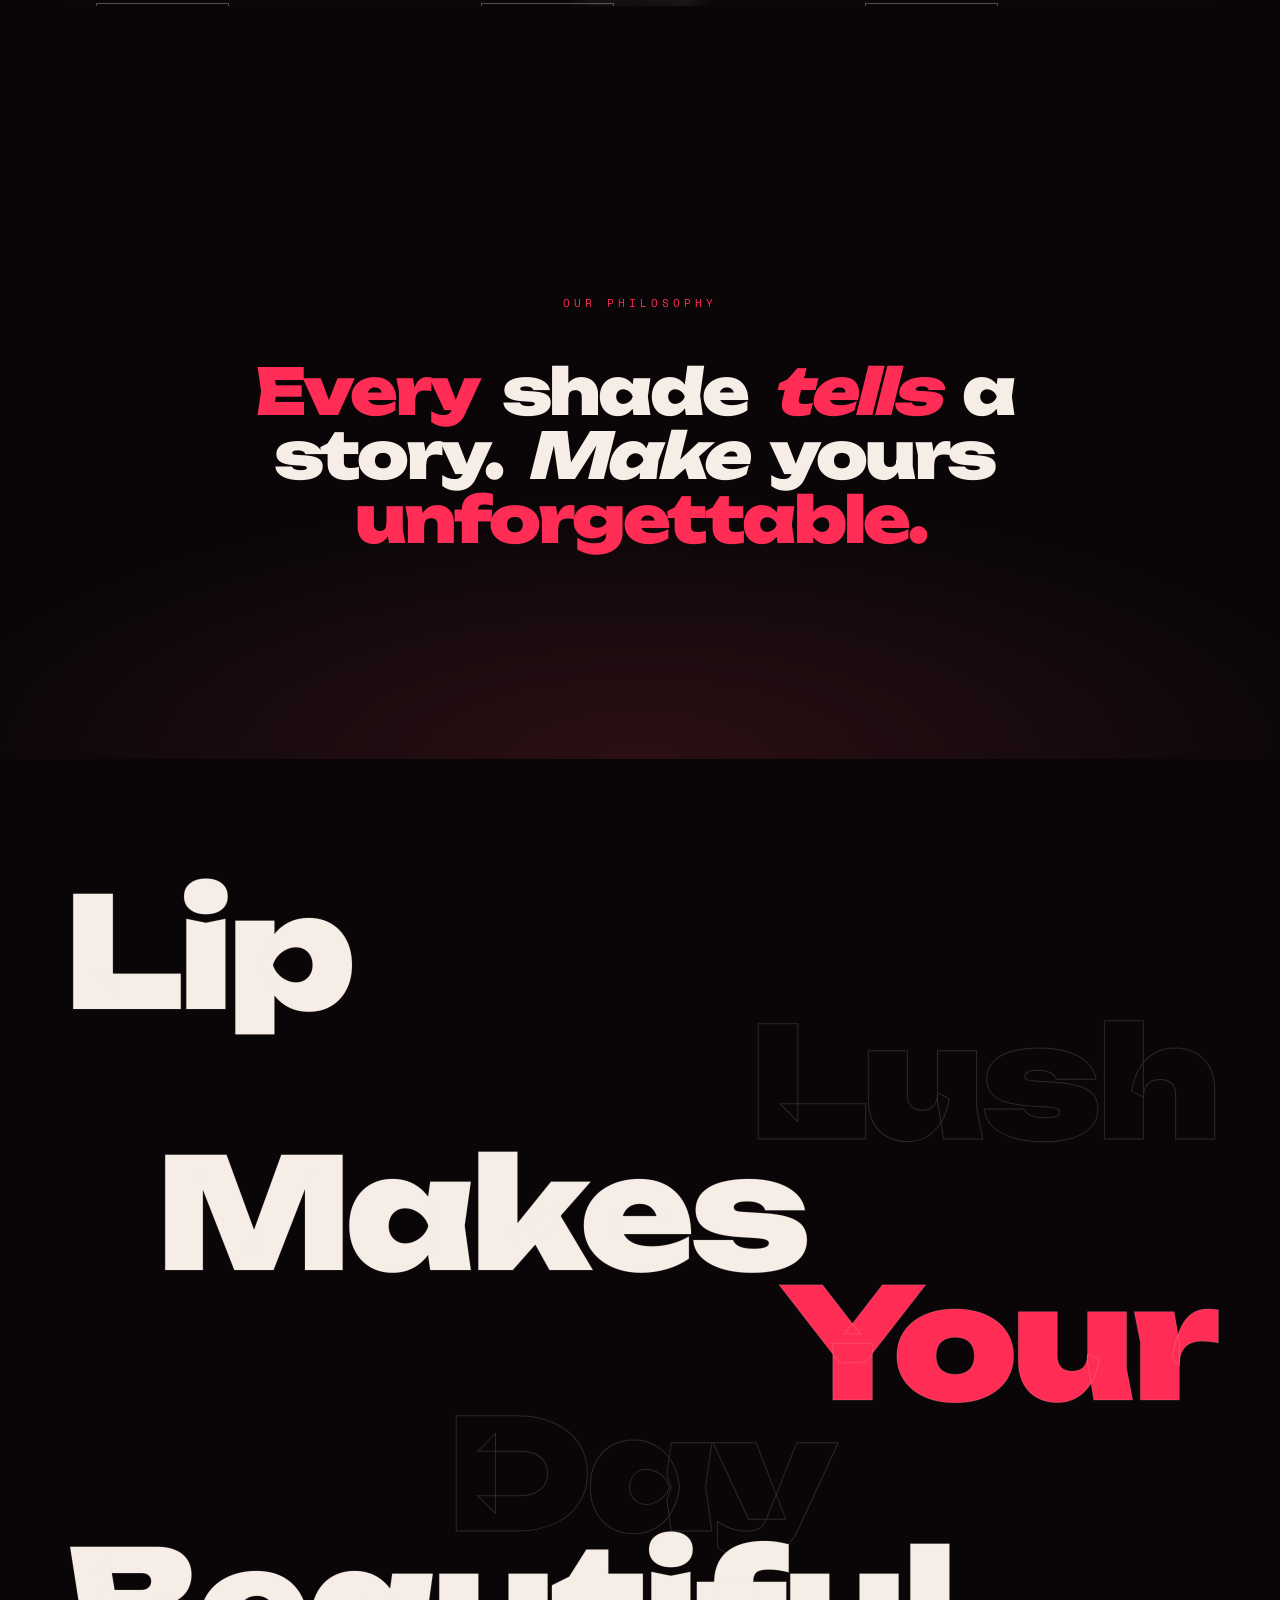
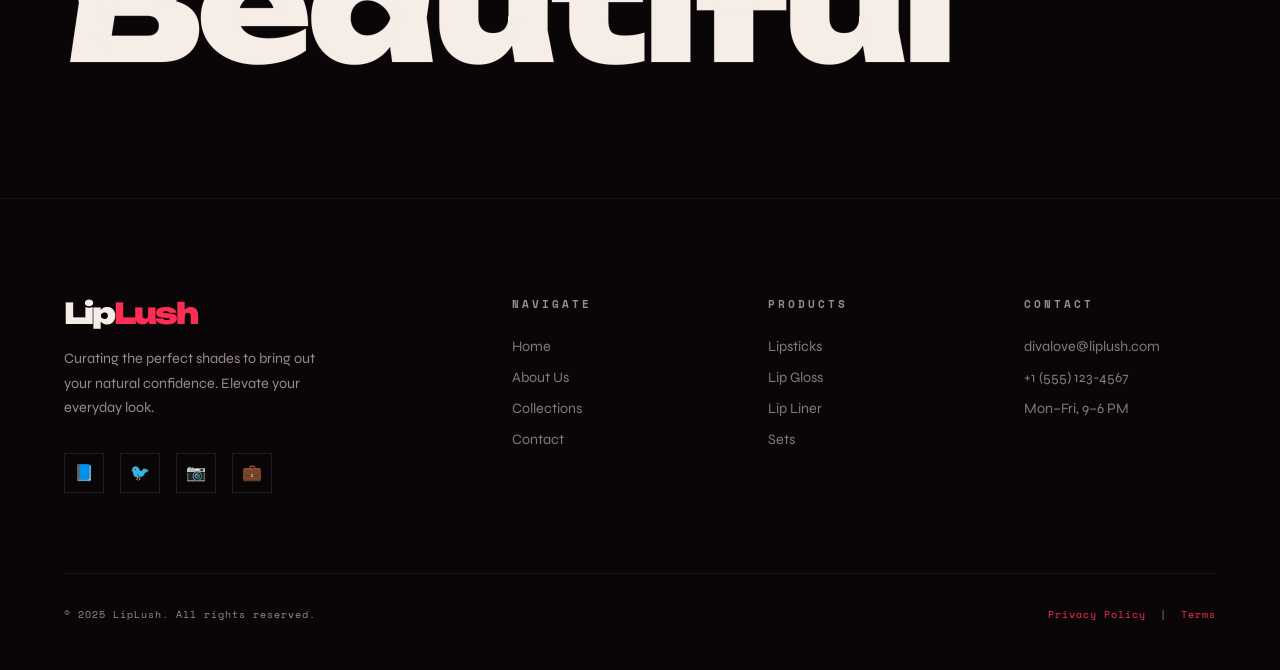
==== commit 2c20a5b0: "updating main structure of the project" ====
--- a/index.html
+++ b/index.html
@@ -835,7 +835,7 @@
     </div>
     <div class="hero-right">
       <div class="hero-img-wrap">
-        <img src="lips.png" alt="LipLush hero product">
+        <img src="banner/lips.png" alt="LipLush hero product">
         <div class="stat-pill">
           <strong>50+</strong>
           <small>Shades</small>
@@ -879,13 +879,13 @@
       <p>We formulate for the ones who don't wait for permission. The ones who wear <strong>red on a Tuesday</strong> and double-apply at midnight. This is your color.</p>
       <div class="intro-collage">
         <div class="collage-img">
-          <img src="jessica.jpg" alt="Product">
+          <img src="models/jessica.jpg" alt="Product">
         </div>
         <div class="collage-img">
-          <img src="model2.jpg" alt="Heart">
+          <img src="models/model2.jpg" alt="Heart">
         </div>
         <div class="collage-img">
-          <img src="woman.png" alt="Flower">
+          <img src="models/woman.png" alt="Flower">
         </div>
       </div>
     </div>
@@ -923,7 +923,7 @@
     </div>
     <div class="product-grid">
       <div class="product-card">
-        <img class="product-img" src="rr.png" alt="Ruby Rush">
+        <img class="product-img" src="products/rr.png" alt="Ruby Rush">
         <div class="product-badge">NEW</div>
         <div class="product-info">
           <div class="product-shade" style="background:#c0392b"></div>
@@ -933,7 +933,7 @@
         </div>
       </div>
       <div class="product-card">
-        <img class="product-img" src="vc.png" alt="Velvet Crush">
+        <img class="product-img" src="products/vc.png" alt="Velvet Crush">
         <div class="product-badge gold">TRENDING</div>
         <div class="product-info">
           <div class="product-shade" style="background:#e8435a"></div>
@@ -943,7 +943,7 @@
         </div>
       </div>
       <div class="product-card">
-        <img class="product-img" src="rose.png" alt="Rose Riot">
+        <img class="product-img" src="products/rose.png" alt="Rose Riot">
         <div class="product-info">
           <div class="product-shade" style="background:#d4687a"></div>
           <p class="product-name">Rose Riot</p>
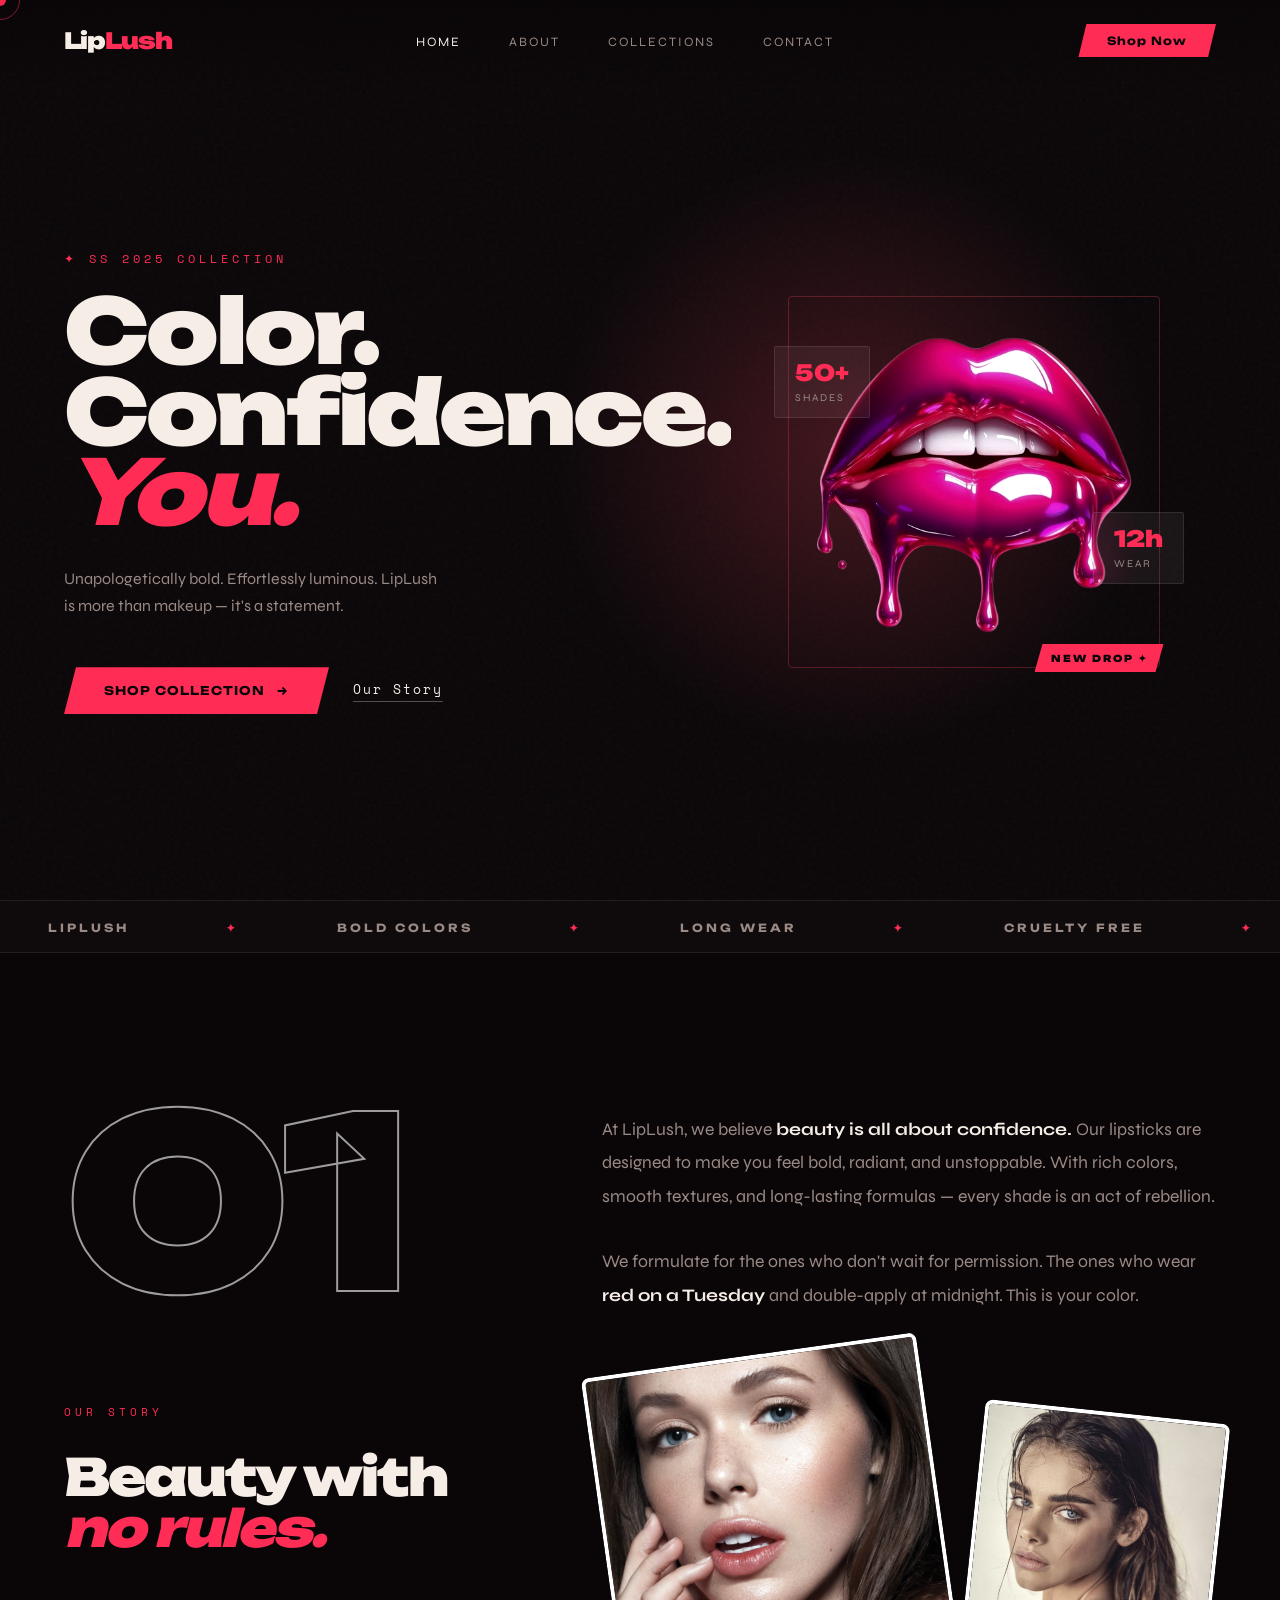
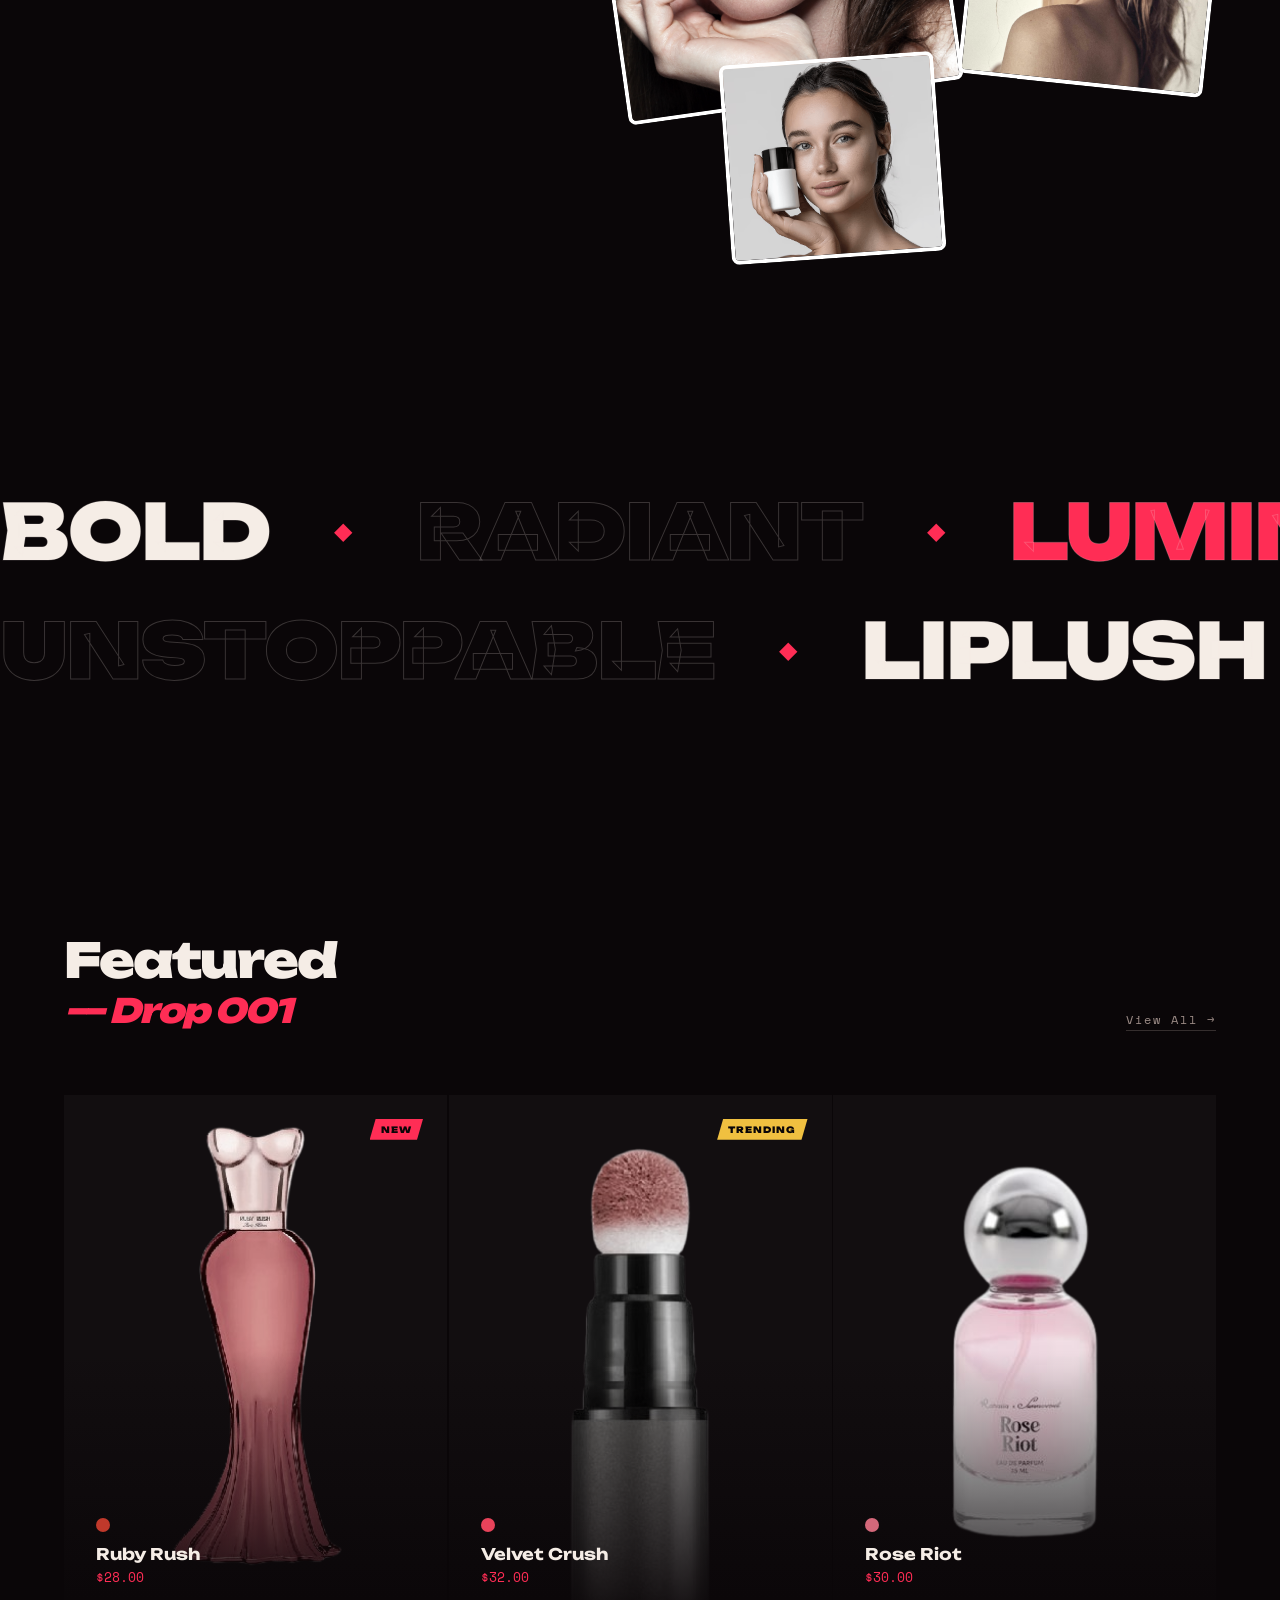
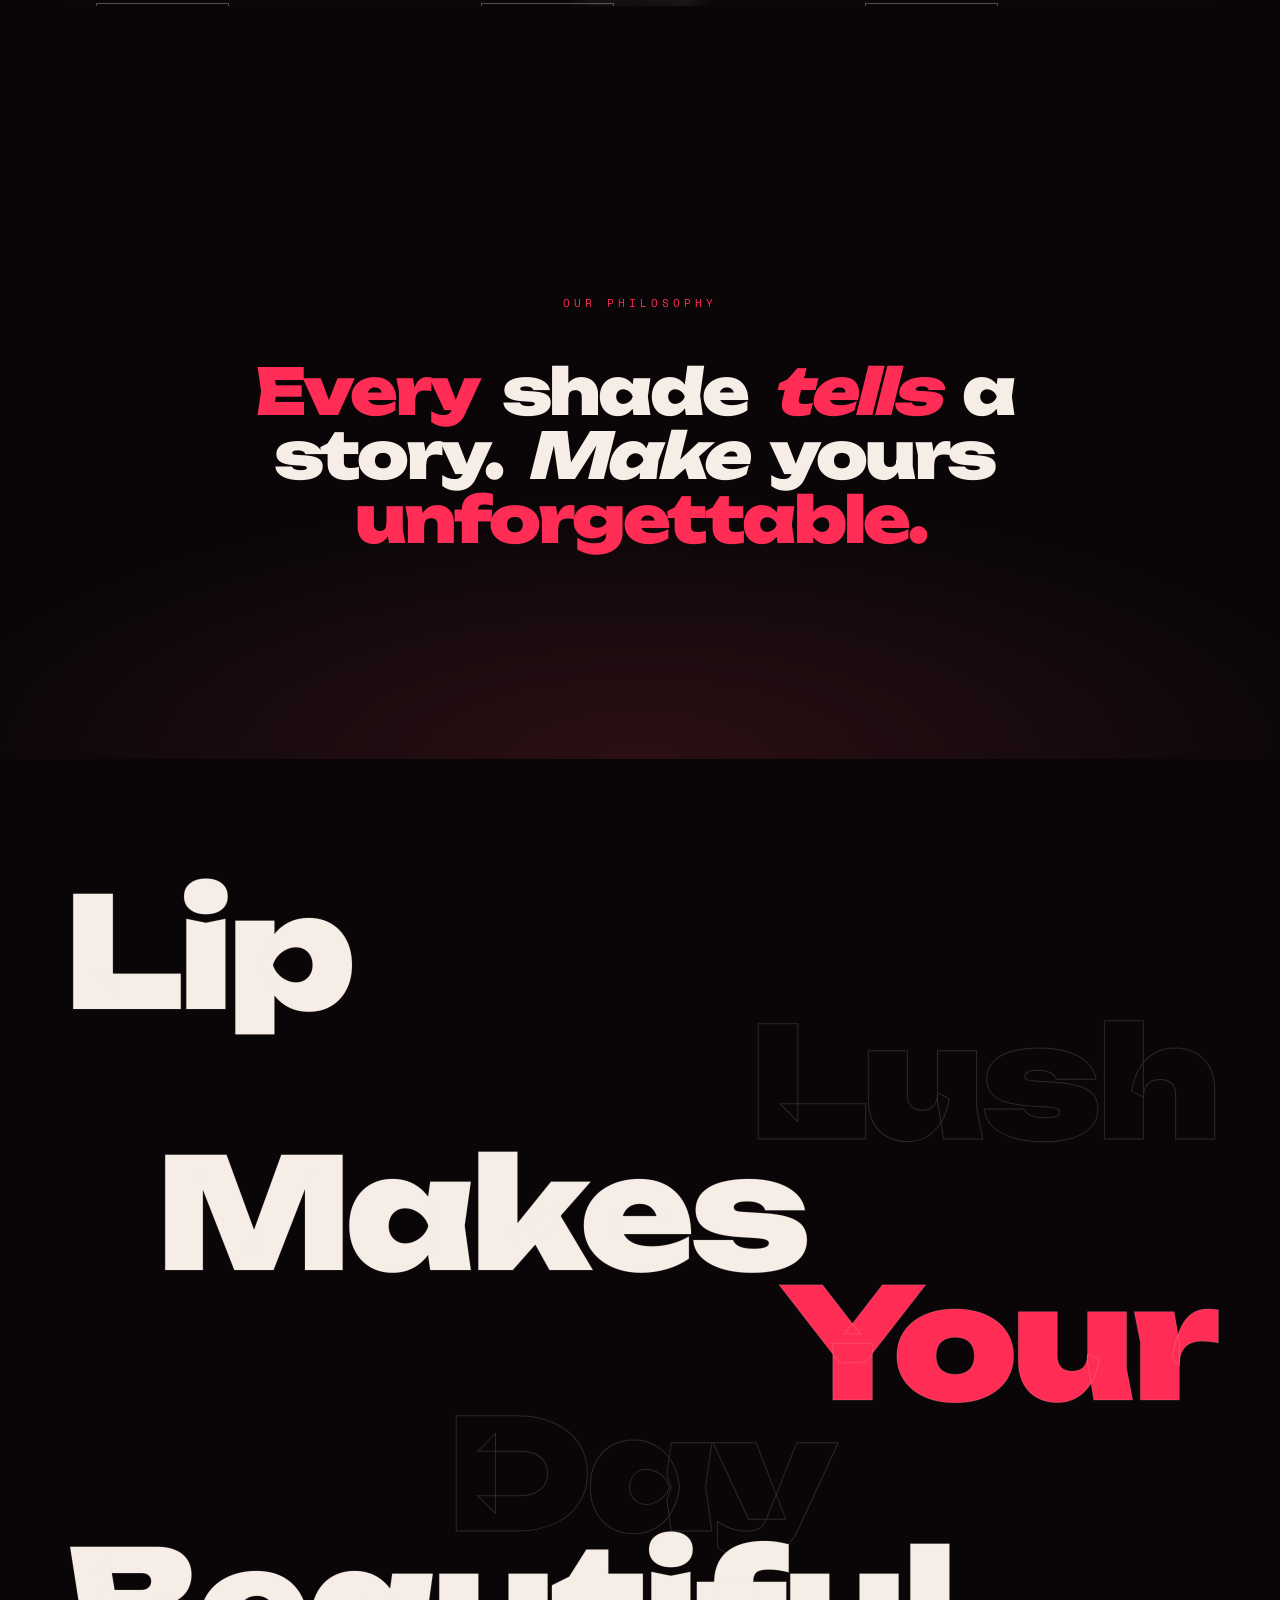
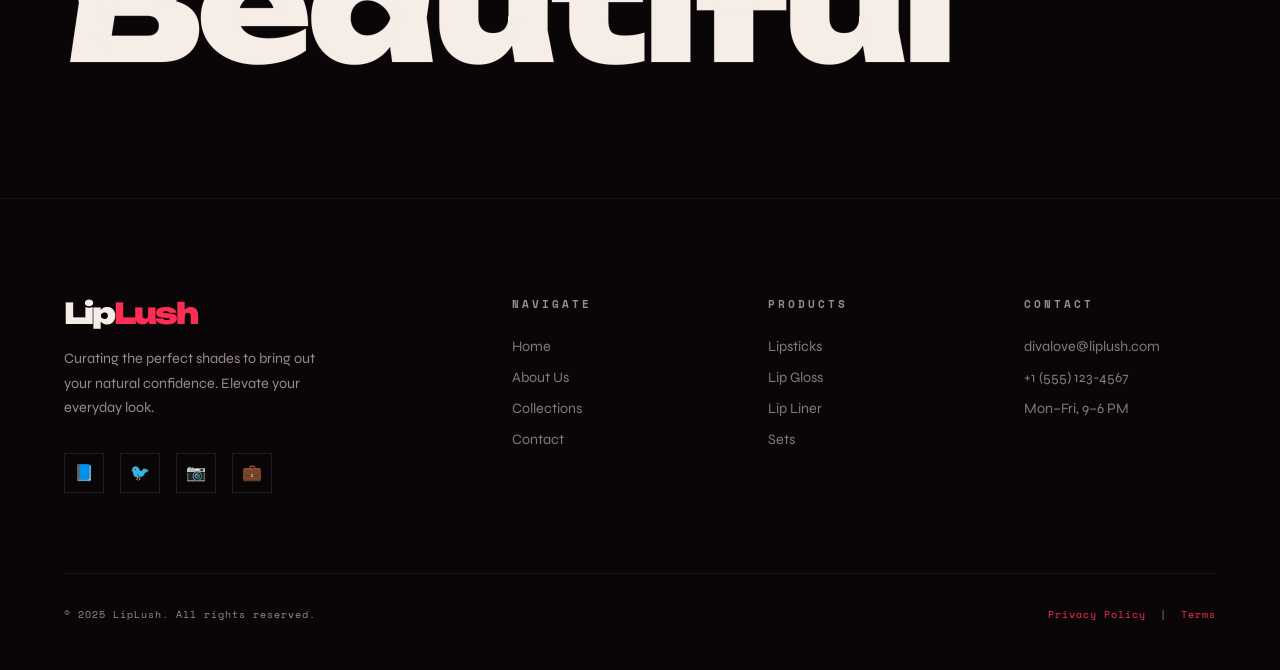
==== commit 92bad4d3: "changed number readiblity" ====
--- a/index.html
+++ b/index.html
@@ -395,7 +395,9 @@
       font-family: 'Unbounded', sans-serif;
       font-size: 15rem;
       font-weight: 900;
-      color: rgba(245,237,230,0.03);
+      color: transparent;
+      -webkit-text-stroke: 2px white;
+      opacity: 0.6;
       line-height: 1;
       pointer-events: none;
       letter-spacing: -10px;
@@ -799,6 +801,22 @@
   .collage-img:nth-child(3) {
     transform: rotate(-4deg) translateY(14px);
   }
+
+  /* Page load fade animation */
+  body {
+    animation: pageFade 0.8s ease;
+  }
+
+  @keyframes pageFade {
+    from { 
+      opacity: 0;
+      transform: translateY(20px);
+    }
+    to { 
+      opacity: 1;
+      transform: translateY(0);
+    }
+}
   </style>
 </head>
 <body>
